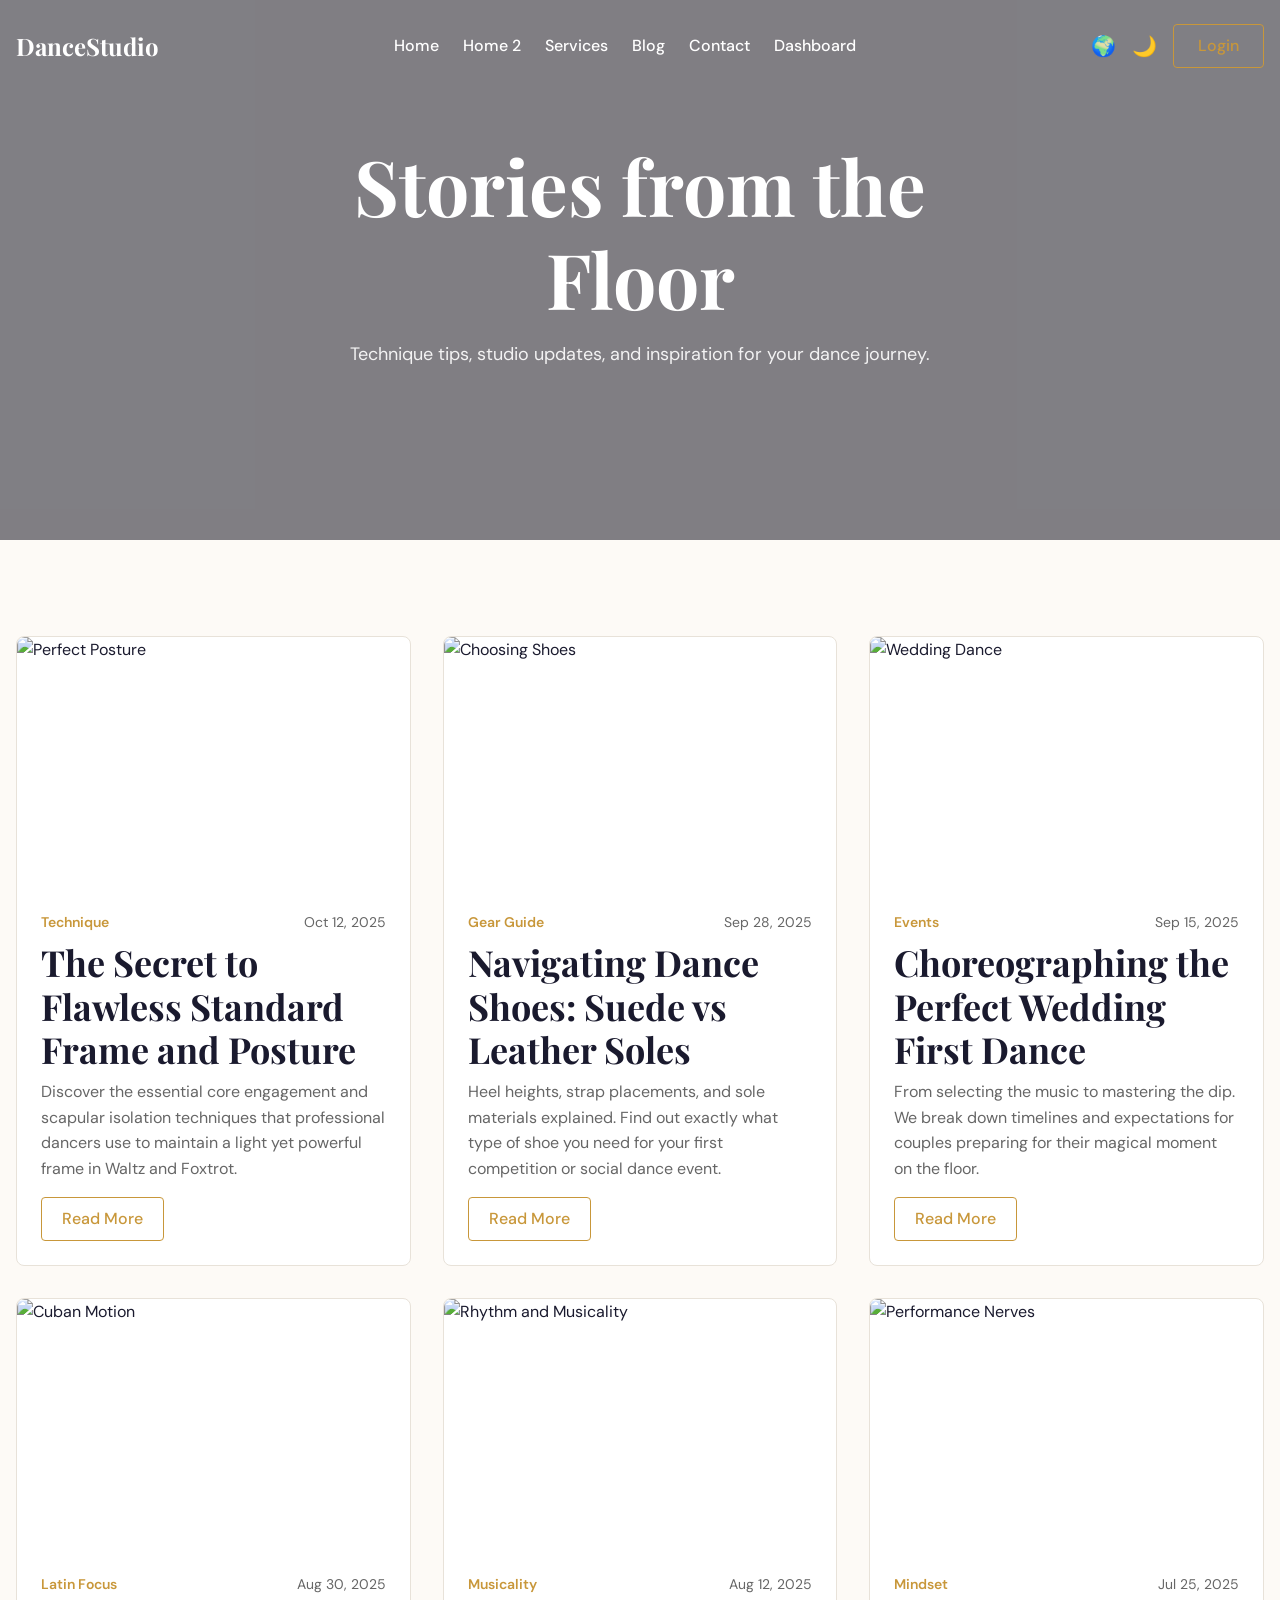
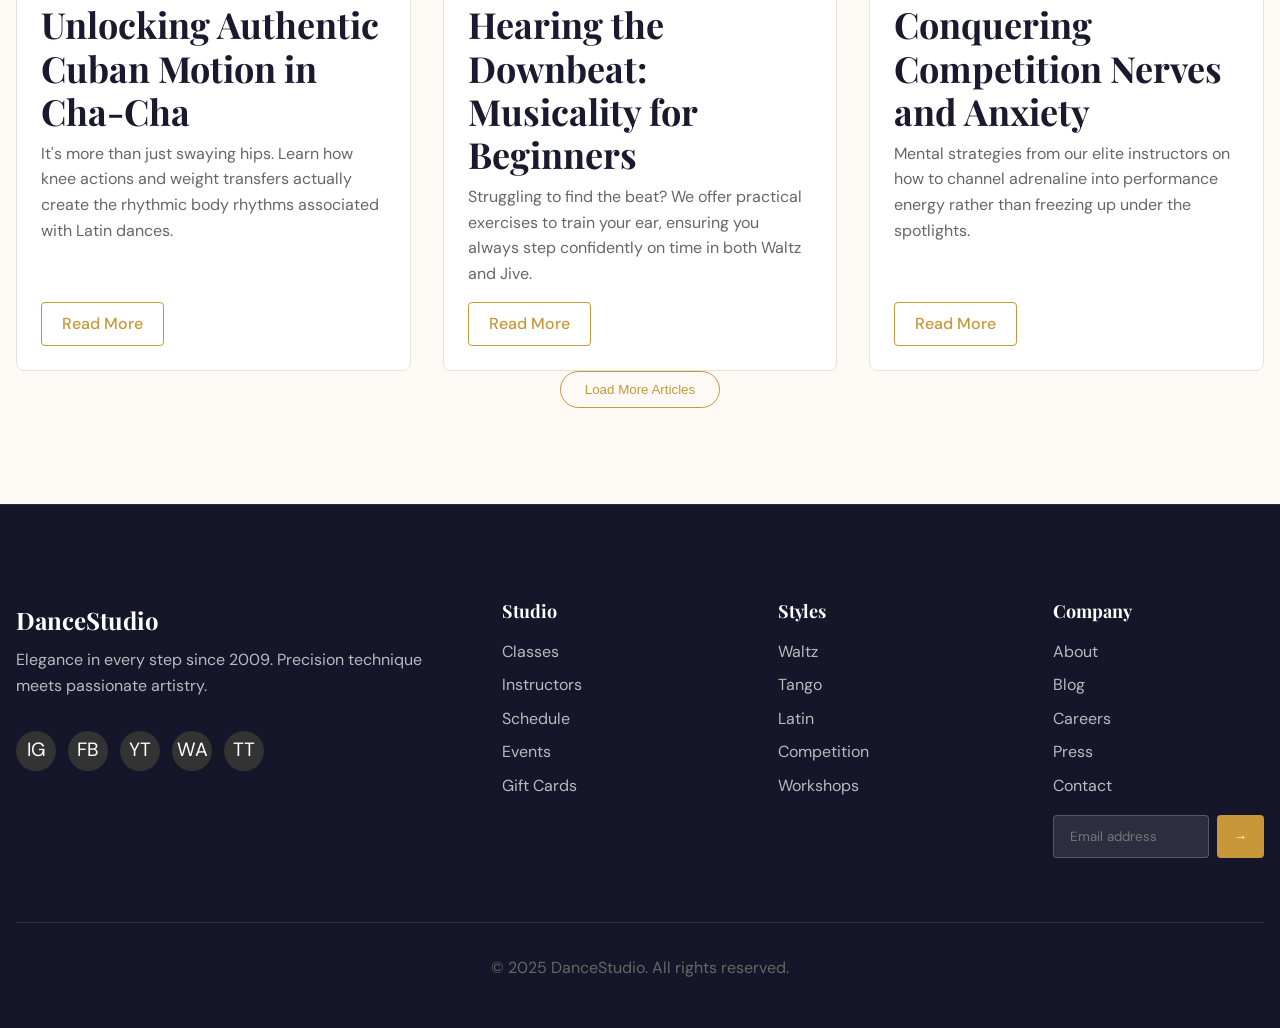
==== blog.html @ ce5def17 "first commit" ====
<!DOCTYPE html>
<html lang="en" dir="ltr" data-theme="light">

<head>
  <meta charset="UTF-8">
  <meta name="viewport" content="width=device-width, initial-scale=1.0">
  <title>DanceStudio | Blog & Insights</title>
  <meta name="description" content="Tips, stories, and insights from the world of luxury ballroom dance.">
  <link
    href="https://fonts.googleapis.com/css2?family=Playfair+Display:ital,wght@0,400;0,700;1,400&family=DM+Sans:wght@300;400;500;600&display=swap"
    rel="stylesheet">
  <link rel="stylesheet" href="assets/css/style.css">
  <link rel="stylesheet" href="assets/css/rtl.css">
</head>

<body>

  <!-- Drawer Nav -->
  <div class="drawer-overlay"></div>
  <nav class="nav-drawer">
    <button class="drawer-close" aria-label="Close menu">&times;</button>
    <div class="drawer-links">
      <a href="index.html">Home</a>
      <a href="home2.html">Home 2</a>
      <a href="services.html">Services</a>
      <a href="blog.html" class="active">Blog</a>
      <a href="contact.html">Contact</a>
      <a href="dashboard.html">Dashboard</a>
    </div>
    <div class="drawer-actions">
      <button class="btn-icon rtl-toggle" aria-label="Toggle RTL">🌍</button>
      <button class="btn-icon theme-toggle" aria-label="Toggle dark mode">🌙</button>
      <a href="login.html" class="btn btn-primary" style="padding: 8px 16px; font-size: 0.9rem;">Login</a>
    </div>
  </nav>

  <!-- Main Nav -->
  <nav class="navbar">
    <div class="container">
      <a href="index.html" class="logo">DanceStudio</a>
      <div class="nav-links">
        <a href="index.html">Home</a>
        <a href="home2.html">Home 2</a>
        <a href="services.html">Services</a>
        <a href="blog.html" class="active">Blog</a>
        <a href="contact.html">Contact</a>
        <a href="dashboard.html">Dashboard</a>
      </div>
      <div class="nav-actions">
        <button class="btn-icon rtl-toggle" aria-label="Toggle RTL" title="Toggle RTL">🌍</button>
        <button class="btn-icon theme-toggle" aria-label="Toggle dark mode" title="Toggle Theme">🌙</button>
        <a href="login.html" class="btn btn-outline" style="padding: 8px 24px;">Login</a>
      </div>
      <button class="hamburger" aria-label="Open menu">☰</button>
    </div>
  </nav>

  <!-- Section 1: Hero -->
  <section class="hero" style="background-image: url('assets/images/blog-hero.png'); min-height: 500px; height: 60vh;">
    <div class="container">
      <div class="hero-content">
        <h1 class="fade-in-up" style="transition-delay: 150ms;">Stories from the<br>Floor</h1>
        <p class="fade-in-up" style="transition-delay: 300ms;">Technique tips, studio updates, and inspiration for your
          dance journey.</p>
      </div>
    </div>
  </section>

  <!-- Section 2: Articles Grid -->
  <section class="section-padding">
    <div class="container">
      <div class="grid">

        <!-- Article 1 -->
        <article class="card blog-card fade-in-up">
          <img src="assets/images/blog-posture.png
          " alt="Perfect Posture" class="card-img" style="border-radius: 8px 8px 0 0; margin-bottom: 0;">
          <div class="card-content">
            <div class="blog-meta">
              <span class="blog-tag">Technique</span>
              <span>Oct 12, 2025</span>
            </div>
            <h3 class="card-title">The Secret to Flawless Standard Frame and Posture</h3>
            <p style="text-align: inherit; margin-bottom: var(--spacing-4);">Discover the essential core engagement and
              scapular isolation techniques that professional dancers use to maintain a light yet powerful frame in
              Waltz and Foxtrot.</p>
            <a href="#" class="btn btn-outline" style="margin-top: auto; width: fit-content; padding: 8px 20px;">Read
              More</a>
          </div>
        </article>

        <!-- Article 2 -->
        <article class="card blog-card fade-in-up" style="transition-delay: 100ms;">
          <img src="assets/images/blog-shoes.png" alt="Choosing Shoes" class="card-img"
            style="border-radius: 8px 8px 0 0; margin-bottom: 0;">
          <div class="card-content">
            <div class="blog-meta">
              <span class="blog-tag">Gear Guide</span>
              <span>Sep 28, 2025</span>
            </div>
            <h3 class="card-title">Navigating Dance Shoes: Suede vs Leather Soles</h3>
            <p style="text-align: inherit; margin-bottom: var(--spacing-4);">Heel heights, strap placements, and sole
              materials explained. Find out exactly what type of shoe you need for your first competition or social
              dance event.</p>
            <a href="#" class="btn btn-outline" style="margin-top: auto; width: fit-content; padding: 8px 20px;">Read
              More</a>
          </div>
        </article>

        <!-- Article 3 -->
        <article class="card blog-card fade-in-up" style="transition-delay: 200ms;">
          <img src="assets/images/blog-wedding.png" alt="Wedding Dance" class="card-img"
            style="border-radius: 8px 8px 0 0; margin-bottom: 0;">
          <div class="card-content">
            <div class="blog-meta">
              <span class="blog-tag">Events</span>
              <span>Sep 15, 2025</span>
            </div>
            <h3 class="card-title">Choreographing the Perfect Wedding First Dance</h3>
            <p style="text-align: inherit; margin-bottom: var(--spacing-4);">From selecting the music to mastering the
              dip. We break down timelines and expectations for couples preparing for their magical moment on the floor.
            </p>
            <a href="#" class="btn btn-outline" style="margin-top: auto; width: fit-content; padding: 8px 20px;">Read
              More</a>
          </div>
        </article>

        <!-- Article 4 -->
        <article class="card blog-card fade-in-up">
          <img src="assets/images/blog-cuban.png" alt="Cuban Motion" class="card-img"
            style="border-radius: 8px 8px 0 0; margin-bottom: 0;">
          <div class="card-content">
            <div class="blog-meta">
              <span class="blog-tag">Latin Focus</span>
              <span>Aug 30, 2025</span>
            </div>
            <h3 class="card-title">Unlocking Authentic Cuban Motion in Cha-Cha</h3>
            <p style="text-align: inherit; margin-bottom: var(--spacing-4);">It's more than just swaying hips. Learn how
              knee actions and weight transfers actually create the rhythmic body rhythms associated with Latin dances.
            </p>
            <a href="#" class="btn btn-outline" style="margin-top: auto; width: fit-content; padding: 8px 20px;">Read
              More</a>
          </div>
        </article>

        <!-- Article 5 -->
        <article class="card blog-card fade-in-up" style="transition-delay: 100ms;">
          <img src="assets/images/blog-rhythm.png" alt="Rhythm and Musicality" class="card-img"
            style="border-radius: 8px 8px 0 0; margin-bottom: 0;">
          <div class="card-content">
            <div class="blog-meta">
              <span class="blog-tag">Musicality</span>
              <span>Aug 12, 2025</span>
            </div>
            <h3 class="card-title">Hearing the Downbeat: Musicality for Beginners</h3>
            <p style="text-align: inherit; margin-bottom: var(--spacing-4);">Struggling to find the beat? We offer
              practical exercises to train your ear, ensuring you always step confidently on time in both Waltz and
              Jive.</p>
            <a href="#" class="btn btn-outline" style="margin-top: auto; width: fit-content; padding: 8px 20px;">Read
              More</a>
          </div>
        </article>

        <!-- Article 6 -->
        <article class="card blog-card fade-in-up" style="transition-delay: 200ms;">
          <img src="assets/images/blog-nerves.png" alt="Performance Nerves" class="card-img"
            style="border-radius: 8px 8px 0 0; margin-bottom: 0;">
          <div class="card-content">
            <div class="blog-meta">
              <span class="blog-tag">Mindset</span>
              <span>Jul 25, 2025</span>
            </div>
            <h3 class="card-title">Conquering Competition Nerves and Anxiety</h3>
            <p style="text-align: inherit; margin-bottom: var(--spacing-4);">Mental strategies from our elite
              instructors on how to channel adrenaline into performance energy rather than freezing up under the
              spotlights.</p>
            <a href="#" class="btn btn-outline" style="margin-top: auto; width: fit-content; padding: 8px 20px;">Read
              More</a>
          </div>
        </article>

      </div>

      <!-- Pagination (Optional visual) -->
      <div class="text-center mt-8 fade-in-up">
        <button class="btn btn-outline" style="padding: 10px 24px; border-radius: 30px;">Load More Articles</button>
      </div>

    </div>
  </section>

  <!-- Footer -->
  <footer class="footer">
    <div class="container">
      <div class="footer-grid fade-in-up">
        <div style="text-align: inherit;">
          <a href="index.html" class="footer-logo">DanceStudio</a>
          <p class="footer-desc">Elegance in every step since 2009. Precision technique meets passionate artistry.</p>
          <div class="social-icons">
            <a href="#" class="social-icon instagram" aria-label="Instagram">IG</a>
            <a href="#" class="social-icon facebook" aria-label="Facebook">FB</a>
            <a href="#" class="social-icon youtube" aria-label="YouTube">YT</a>
            <a href="#" class="social-icon whatsapp" aria-label="WhatsApp">WA</a>
            <a href="#" class="social-icon tiktok" aria-label="TikTok">TT</a>
          </div>
        </div>
        <div>
          <h4 class="footer-heading">Studio</h4>
          <ul class="footer-links">
            <li><a href="services.html">Classes</a></li>
            <li><a href="home2.html">Instructors</a></li>
            <li><a href="#">Schedule</a></li>
            <li><a href="#">Events</a></li>
            <li><a href="#">Gift Cards</a></li>
          </ul>
        </div>
        <div>
          <h4 class="footer-heading">Styles</h4>
          <ul class="footer-links">
            <li><a href="services.html">Waltz</a></li>
            <li><a href="services.html">Tango</a></li>
            <li><a href="services.html">Latin</a></li>
            <li><a href="services.html">Competition</a></li>
            <li><a href="services.html">Workshops</a></li>
          </ul>
        </div>
        <div>
          <h4 class="footer-heading">Company</h4>
          <ul class="footer-links">
            <li><a href="#">About</a></li>
            <li><a href="blog.html">Blog</a></li>
            <li><a href="#">Careers</a></li>
            <li><a href="#">Press</a></li>
            <li><a href="contact.html">Contact</a></li>
          </ul>
          <form class="newsletter-form mt-4">
            <input type="email" class="form-control" placeholder="Email address" required>
            <button type="submit" class="btn btn-primary" style="padding: 12px 16px;">&rarr;</button>
          </form>
        </div>
      </div>
      <div class="footer-bottom fade-in-up">
        <p>&copy; 2025 DanceStudio. All rights reserved.</p>
      </div>
    </div>
  </footer>

  <script src="assets/js/main.js"></script>
</body>

</html>
---- assets/css/style.css ----
/* 1. CSS Custom Properties (:root tokens) */
:root {
  --primary: #C8973A;
  --secondary: #1A1A2E;
  --accent-ivory: #FAF6F0;
  --bg-light: #FDFAF6;
  --bg-dark: #0E0E1C;
  --surface-dark: #16162A;
  --font-display: 'Playfair Display', serif;
  --font-body: 'DM Sans', sans-serif;
  --text-dark: #1A1A2E;
  --text-light: #F0EDE8;
  --border-light: #E8E2D9;
  --border-dark: #2A2A42;
  --spacing-1: 4px;
  --spacing-2: 8px;
  --spacing-3: 12px;
  --spacing-4: 16px;
  --spacing-5: 24px;
  --spacing-6: 32px;
  --spacing-7: 48px;
  --spacing-8: 64px;
  --spacing-9: 96px;
  --container-width: 1280px;
}

:root {
  --bg-color: var(--bg-light);
  --surface-color: #FFFFFF;
  --text-color: var(--text-dark);
  --text-muted: #666666;
  --border-color: var(--border-light);
  --overlay-bg: rgba(14, 14, 28, 0.52);
  --card-hover-border: rgba(200, 151, 58, 0.5);
}

[data-theme="dark"] {
  --bg-color: var(--bg-dark);
  --surface-color: var(--surface-dark);
  --text-color: var(--text-light);
  --text-muted: #A0A0B0;
  --border-color: var(--border-dark);
  --overlay-bg: rgba(14, 14, 28, 0.70);
  --card-hover-border: rgba(200, 151, 58, 0.5);
}

/* 2. Reset & Base */
*, *::before, *::after {
  box-sizing: border-box;
  margin: 0;
  padding: 0;
}

html {
  scroll-behavior: smooth;
}

body {
  font-family: var(--font-body);
  background-color: var(--bg-color);
  color: var(--text-color);
  line-height: 1.6;
  transition: background-color 0.3s ease, color 0.3s ease;
  overflow-x: hidden;
}

a {
  text-decoration: none;
  color: inherit;
}

ul {
  list-style: none;
}

img {
  max-width: 100%;
  height: auto;
  display: block;
}

/* 3. Typography */
h1, h2, h3, h4, h5, h6 {
  font-family: var(--font-display);
  font-weight: 700;
  line-height: 1.2;
  margin-bottom: var(--spacing-4);
}

h1 { font-size: clamp(2.5rem, 5vw, 4.5rem); }
h2 { font-size: clamp(2rem, 4vw, 3rem); }
h3 { font-size: clamp(1.5rem, 3vw, 2.25rem); }

p {
  margin-bottom: var(--spacing-4);
  color: var(--text-muted);
}

/* 4. Utilities */
.container {
  width: 100%;
  max-width: var(--container-width);
  margin: 0 auto;
  padding: 0 var(--spacing-4);
}

.text-center { text-align: center; }
.text-primary { color: var(--primary); }
.mb-1 { margin-bottom: var(--spacing-1); }
.mb-2 { margin-bottom: var(--spacing-2); }
.mb-4 { margin-bottom: var(--spacing-4); }
.mb-6 { margin-bottom: var(--spacing-6); }
.mb-8 { margin-bottom: var(--spacing-8); }

.section-padding {
  padding: var(--spacing-9) 0;
}

/* 5. Navbar */
.navbar {
  position: fixed;
  top: 0;
  left: 0;
  width: 100%;
  z-index: 1000;
  transition: all 0.3s ease;
  padding: var(--spacing-5) 0;
  background: transparent;
}

.navbar.scrolled {
  background: var(--surface-color);
  padding: var(--spacing-3) 0;
  box-shadow: 0 4px 20px rgba(0, 0, 0, 0.05);
}

[data-theme="dark"] .navbar {
  background: var(--surface-dark);
  border-bottom: 1px solid var(--border-dark);
  color: var(--text-light);
}

[data-theme="dark"] .navbar.scrolled {
  background: rgba(22, 22, 42, 0.97);
  backdrop-filter: blur(12px);
  border-bottom: 1px solid var(--primary);
}

.navbar .container {
  display: flex;
  align-items: center;
  justify-content: space-between;
}

.nav-drawer, .drawer-overlay {
  display: none;
}

.logo {
  font-family: var(--font-display);
  font-size: 1.5rem;
  font-weight: 700;
  color: #fff;
}

.navbar.scrolled .logo,
.navbar.scrolled .btn-icon,
[data-theme="dark"] .navbar .logo,
[data-theme="dark"] .navbar .btn-icon {
  color: var(--text-color);
}

.nav-links {
  display: flex;
  gap: var(--spacing-5);
  align-items: center;
}

.nav-links a {
  font-weight: 500;
  color: #fff;
  transition: color 0.3s ease;
  position: relative;
}

.navbar.scrolled .nav-links a,
[data-theme="dark"] .navbar .nav-links a {
  color: var(--text-color);
}

.nav-links a:hover {
  color: var(--primary);
}

.nav-actions {
  display: flex;
  align-items: center;
  gap: var(--spacing-4);
  color: #fff; /* Default for transparent state */
}

.hamburger {
  display: none;
  background: none;
  border: none;
  color: #fff; /* Default for hero overlay */
  font-size: 1.5rem;
  cursor: pointer;
}

.navbar.scrolled .hamburger,
[data-theme="dark"] .navbar .hamburger {
  color: var(--text-color);
}

/* 6. Hero */
.hero {
  background-size: cover;
  background-position: center;
  min-height: 600px;
  height: 100vh;
  position: relative;
  display: flex;
  align-items: center;
  text-align: center;
  color: #fff;
}

.hero::before {
  content: '';
  position: absolute;
  inset: 0;
  background: var(--overlay-bg);
  z-index: 1;
}

.hero-content {
  position: relative;
  z-index: 2;
  max-width: 800px;
  margin: 0 auto;
}

.hero h1 {
  color: #fff;
  margin-bottom: var(--spacing-4);
  font-size: clamp(3rem, 6vw, 5rem);
}

.hero p {
  color: rgba(255, 255, 255, 0.9);
  font-size: 1.125rem;
  margin-bottom: var(--spacing-6);
}

/* 7. Cards & Grid */
.grid {
  display: grid;
  grid-template-columns: repeat(3, 1fr);
  gap: var(--spacing-6);
}

.card {
  display: flex;
  flex-direction: column;
  align-items: center;
  text-align: center;
  background: var(--surface-color);
  border: 1px solid var(--border-color);
  padding: var(--spacing-6);
  border-radius: 8px;
  transition: all 0.3s ease;
}

.card:hover {
  transform: translateY(-6px);
  box-shadow: 0 20px 50px rgba(200, 151, 58, 0.2);
  border-color: var(--card-hover-border);
}

.card-icon {
  font-size: 2.5rem;
  color: var(--primary);
  margin-bottom: var(--spacing-4);
}

.card-title {
  margin-bottom: var(--spacing-2);
}

.card-img {
  width: 100%;
  height: 250px;
  object-fit: cover;
  border-radius: 4px;
  margin-bottom: var(--spacing-4);
}

/* 8. Buttons */
.btn {
  display: inline-block;
  padding: 12px 32px;
  font-weight: 500;
  border-radius: 4px;
  transition: all 0.3s ease;
  cursor: pointer;
  border: 1px solid transparent;
}

.btn-primary {
  background: var(--primary);
  color: #fff;
}

.btn-primary:hover {
  background: #A67B2A;
  transform: translateY(-2px);
  box-shadow: 0 10px 20px rgba(200, 151, 58, 0.3);
}

.btn-outline {
  background: transparent;
  color: var(--primary);
  border-color: var(--primary);
}

.btn-outline:hover {
  background: var(--primary);
  color: #fff;
  transform: translateY(-2px);
}

.btn-icon {
  background: none;
  border: none;
  color: inherit;
  cursor: pointer;
  font-size: 1.25rem;
  display: flex;
  align-items: center;
  justify-content: center;
  transition: color 0.3s ease;
}

.btn-icon:hover {
  color: var(--primary);
}

/* 9. Footer */
.footer {
  background: var(--surface-dark);
  color: #fff;
  padding: var(--spacing-9) 0 var(--spacing-6);
  border-top: 1px solid #2A2A42;
}

.footer-grid {
  display: grid;
  grid-template-columns: 2fr 1fr 1fr 1fr;
  gap: var(--spacing-8);
  margin-bottom: var(--spacing-8);
}

.footer-logo {
  font-family: var(--font-display);
  font-size: 1.5rem;
  font-weight: 700;
  color: #fff;
  margin-bottom: var(--spacing-2);
  display: block;
}

.footer-desc {
  color: rgba(255, 255, 255, 0.7);
  margin-bottom: var(--spacing-6);
}

.footer-heading {
  font-size: 1.125rem;
  color: #fff;
  margin-bottom: var(--spacing-4);
}

.footer-links li {
  margin-bottom: var(--spacing-2);
}

.footer-links a {
  color: rgba(255, 255, 255, 0.7);
  position: relative;
  transition: color 0.3s ease;
}

.footer-links a::after {
  content: '';
  position: absolute;
  left: 0;
  bottom: -2px;
  height: 1px;
  width: 0;
  background: var(--primary);
  transition: width 0.3s ease;
}

.footer-links a:hover {
  color: var(--primary);
}

.footer-links a:hover::after {
  width: 100%;
}

.footer-bottom {
  text-align: center;
  padding-top: var(--spacing-6);
  border-top: 1px solid rgba(255, 255, 255, 0.1);
  color: rgba(255, 255, 255, 0.5);
}

/* 10. Social Icons */
.social-icons {
  display: flex;
  gap: var(--spacing-3);
}

.social-icon {
  width: 40px;
  height: 40px;
  border-radius: 50%;
  display: flex;
  align-items: center;
  justify-content: center;
  color: #fff;
  font-size: 1.2rem;
  transition: all 0.3s ease;
  background: #333;
}

.social-icon:hover {
  transform: scale(1.15);
}

.social-icon.instagram:hover {
  background: linear-gradient(45deg, #E1306C, #F77737, #FCAF45);
  box-shadow: 0 0 15px rgba(225, 48, 108, 0.5);
}

.social-icon.facebook:hover {
  background: #1877F2;
  box-shadow: 0 0 15px rgba(24, 119, 242, 0.5);
}

.social-icon.youtube:hover {
  background: #FF0000;
  box-shadow: 0 0 15px rgba(255, 0, 0, 0.5);
}

.social-icon.whatsapp:hover {
  background: #25D366;
  box-shadow: 0 0 15px rgba(37, 211, 102, 0.5);
}

.social-icon.tiktok:hover {
  background: linear-gradient(45deg, #010101, #69C9D0);
  box-shadow: 0 0 15px rgba(105, 201, 208, 0.5);
}

/* 11. Forms */
.form-group {
  margin-bottom: var(--spacing-4);
  text-align: left;
  width: 100%;
}

.form-label {
  display: block;
  margin-bottom: var(--spacing-2);
  font-weight: 500;
  color: var(--text-color);
}

.form-control {
  width: 100%;
  padding: 12px 16px;
  border: 1px solid var(--border-color);
  background: var(--bg-color);
  color: var(--text-color);
  border-radius: 4px;
  font-family: var(--font-body);
  transition: border-color 0.3s ease;
}

.form-control:focus {
  outline: none;
  border-color: var(--primary);
}

textarea.form-control {
  min-height: 120px;
  resize: vertical;
}

.newsletter-form {
  display: flex;
  gap: var(--spacing-2);
  margin-top: var(--spacing-4);
}

.newsletter-form .form-control {
  background: rgba(255, 255, 255, 0.1);
  border-color: rgba(255, 255, 255, 0.2);
  color: #fff;
}

.error-msg {
  color: #ff4d4f;
  font-size: 0.875rem;
  margin-top: var(--spacing-1);
  display: none;
}

/* 12. Map */
.map-container {
  width: 100%;
  min-height: 420px;
  background: #eee;
  position: relative;
  border-radius: 8px;
  overflow: hidden;
}

.map-container iframe {
  width: 100%;
  height: 100%;
  position: absolute;
  top: 0;
  left: 0;
  border: 0;
  filter: hue-rotate(35deg) saturate(0.6) brightness(1.1); /* Gold tint approx */
}

[data-theme="dark"] .map-container iframe {
  filter: invert(90%) hue-rotate(180deg) brightness(0.8) contrast(1.2) hue-rotate(35deg) saturate(0.6);
}

/* 13. Animations & Transitions */
.fade-in-up {
  opacity: 0;
  transform: translateY(30px);
  transition: opacity 0.8s ease, transform 0.8s ease;
}

.fade-in-up.visible {
  opacity: 1;
  transform: translateY(0);
}

@media (prefers-reduced-motion: reduce) {
  *, *::before, *::after {
    animation-duration: 0.01ms !important;
    animation-iteration-count: 1 !important;
    transition-duration: 0.01ms !important;
    scroll-behavior: auto !important;
  }
}

/* 14. Home 1 sections */
#particles-canvas {
  position: absolute;
  top: 0;
  left: 0;
  width: 100%;
  height: 100%;
  z-index: 1;
  pointer-events: none;
}

.about-split {
  display: grid;
  grid-template-columns: 1fr 1fr;
  gap: var(--spacing-8);
  align-items: center;
}

.about-img {
  width: 100%;
  border-radius: 8px;
  box-shadow: 0 20px 40px rgba(0,0,0,0.1);
}

.cta-banner {
  background: var(--primary);
  color: #fff;
  padding: var(--spacing-8) 0;
  text-align: center;
}

.cta-banner h2 {
  color: #fff;
  margin-bottom: var(--spacing-6);
}

/* 15. Home 2 sections */
.gallery-strip {
  display: grid;
  grid-template-columns: repeat(6, 1fr);
  gap: var(--spacing-2);
}

.gallery-item {
  position: relative;
  overflow: hidden;
  aspect-ratio: 1;
  border-radius: 4px;
}

.gallery-item img {
  width: 100%;
  height: 100%;
  object-fit: cover;
  transition: transform 0.5s ease;
}

.gallery-overlay {
  position: absolute;
  inset: 0;
  background: rgba(200, 151, 58, 0.7);
  display: flex;
  align-items: center;
  justify-content: center;
  color: #fff;
  opacity: 0;
  transition: opacity 0.3s ease;
}

.gallery-item:hover img {
  transform: scale(1.1);
}

.gallery-item:hover .gallery-overlay {
  opacity: 1;
}

.event-card {
  display: flex;
  align-items: center;
  justify-content: space-between;
  background: var(--surface-color);
  border: 1px solid var(--border-color);
  border-radius: 8px;
  padding: var(--spacing-4) var(--spacing-6);
  margin-bottom: var(--spacing-4);
  transition: all 0.3s ease;
  gap: var(--spacing-4);
}

.event-details {
  flex: 1;
  text-align: center;
}

.event-card:hover {  
  transform: translateX(6px);
  border-color: var(--primary);
  box-shadow: 0 10px 30px rgba(0,0,0,0.05);
}

.event-date {
  font-size: 1.5rem;
  font-weight: 700;
  color: var(--primary);
  padding-right: var(--spacing-4);
  border-right: 1px solid var(--border-color);
  margin-right: var(--spacing-4);
  min-width: 80px;
  text-align: center;
}

.event-date span {
  display: block;
  font-size: 0.875rem;
  font-weight: 400;
  color: var(--text-muted);
}

.event-details flex {
  flex: 1;
}

/* 16. Services page */
.service-level {
  display: inline-block;
  padding: 4px 12px;
  background: rgba(200, 151, 58, 0.1);
  color: var(--primary);
  border-radius: 20px;
  font-size: 0.75rem;
  font-weight: 600;
  margin-bottom: var(--spacing-2);
}

/* 17. Blog page */
.blog-card {
  text-align: left;
  align-items: flex-start;
  padding: 0;
  overflow: hidden;
}

.blog-card:hover {
  transform: translateY(-6px);
}

.blog-card .card-content {
  padding: var(--spacing-5);
  display: flex;
  flex-direction: column;
  flex: 1;
}

.blog-meta {
  font-size: 0.875rem;
  color: var(--text-muted);
  margin-bottom: var(--spacing-2);
  display: flex;
  justify-content: space-between;
}

.blog-tag {
  color: var(--primary);
  font-weight: 600;
}

/* 18. Contact page */
.contact-grid {
  display: grid;
  grid-template-columns: 1fr 1fr;
  gap: var(--spacing-8);
}

.contact-info-card {
  display: flex;
  align-items: flex-start;
  margin-bottom: var(--spacing-4);
}

.contact-icon {
  width: 48px;
  height: 48px;
  background: rgba(200, 151, 58, 0.1);
  color: var(--primary);
  border-radius: 50%;
  display: flex;
  align-items: center;
  justify-content: center;
  font-size: 1.25rem;
  margin-right: var(--spacing-4);
}

/* 19. Pricing page */
.pricing-card {
  padding: var(--spacing-8) var(--spacing-6);
  position: relative;
}

.pricing-card.popular {
  border-color: var(--primary);
  transform: scale(1.05);
}

.pricing-card.popular:hover {
  transform: scale(1.05) translateY(-6px);
}

.popular-badge {
  position: absolute;
  top: -12px;
  background: var(--primary);
  color: #fff;
  padding: 4px 16px;
  border-radius: 20px;
  font-size: 0.75rem;
  font-weight: 600;
}

.price {
  font-size: 3rem;
  font-family: var(--font-display);
  font-weight: 700;
  color: var(--text-color);
  margin: var(--spacing-4) 0;
}

.price span {
  font-size: 1rem;
  color: var(--text-muted);
  font-family: var(--font-body);
  font-weight: 400;
}

.pricing-features {
  text-align: left;
  margin: var(--spacing-6) 0;
  width: 100%;
}

.pricing-features li {
  margin-bottom: var(--spacing-2);
  display: flex;
  align-items: center;
}

.pricing-features li i {
  color: var(--primary);
  margin-right: var(--spacing-2);
}

/* 20. Auth (Login / Register) */
.auth-page {
  min-height: 100vh;
  display: flex;
  align-items: center;
  justify-content: center;
  padding: var(--spacing-4);
  background: linear-gradient(135deg, var(--bg-color) 0%, var(--border-color) 100%);
}

.auth-card {
  background: var(--surface-color);
  border: 1px solid var(--border-color);
  border-radius: 8px;
  padding: var(--spacing-8);
  width: 100%;
  max-width: 480px;
  box-shadow: 0 10px 30px rgba(0,0,0,0.05);
  text-align: center;
}

.auth-logo {
  font-family: var(--font-display);
  font-size: 2rem;
  font-weight: 700;
  color: var(--text-color);
  margin-bottom: var(--spacing-6);
  display: block;
}

.auth-card .btn {
  width: 100%;
}

.social-auth {
  display: flex;
  gap: var(--spacing-3);
  margin-top: var(--spacing-4);
}

.btn-social {
  flex: 1;
  display: flex;
  align-items: center;
  justify-content: center;
  gap: var(--spacing-2);
  padding: 10px;
  border: 1px solid var(--border-color);
  background: transparent;
  color: var(--text-color);
  border-radius: 4px;
  cursor: pointer;
  transition: all 0.3s ease;
}

.btn-social:hover {
  background: var(--bg-color);
  border-color: var(--primary);
}

.auth-divider {
  display: flex;
  align-items: center;
  margin: var(--spacing-6) 0;
  color: var(--text-muted);
  font-size: 0.875rem;
}

.auth-divider::before,
.auth-divider::after {
  content: '';
  flex: 1;
  height: 1px;
  background: var(--border-color);
}

.auth-divider::before { margin-right: var(--spacing-3); }
.auth-divider::after { margin-left: var(--spacing-3); }

.password-input {
  position: relative;
}

.btn-eye {
  position: absolute;
  right: 12px;
  top: 50%;
  transform: translateY(-50%);
  background: none;
  border: none;
  color: var(--text-muted);
  cursor: pointer;
}

/* 21. Dashboard */
.dashboard-layout {
  display: flex;
  min-height: 100vh;
}

.dashboard-sidebar {
  width: 250px;
  background: var(--surface-dark);
  color: #fff;
  display: flex;
  flex-direction: column;
  position: fixed;
  height: 100vh;
  left: 0;
  top: 0;
  padding: var(--spacing-6) 0;
  z-index: 100;
}

.dashboard-logo {
  font-family: var(--font-display);
  font-size: 1.5rem;
  font-weight: 700;
  color: #fff;
  padding: 0 var(--spacing-6);
  margin-bottom: var(--spacing-8);
}

.sidebar-nav {
  flex: 1;
}

.sidebar-link {
  display: flex;
  align-items: center;
  padding: 12px var(--spacing-6);
  color: rgba(255, 255, 255, 0.7);
  transition: all 0.3s ease;
  cursor: pointer;
}

.sidebar-link i {
  margin-right: var(--spacing-3);
  font-size: 1.1rem;
}

.sidebar-link:hover,
.sidebar-link.active {
  color: #fff;
  background: rgba(200, 151, 58, 0.1);
  border-left: 3px solid var(--primary);
}

.dashboard-main {
  flex: 1;
  margin-left: 250px;
  background: var(--bg-color);
  min-height: 100vh;
}

.dashboard-header {
  height: 70px;
  background: var(--surface-color);
  border-bottom: 1px solid var(--border-color);
  display: flex;
  align-items: center;
  justify-content: space-between;
  padding: 0 var(--spacing-6);
  position: sticky;
  top: 0;
  z-index: 90;
}

.user-profile {
  display: flex;
  align-items: center;
  gap: var(--spacing-3);
}

.avatar {
  width: 40px;
  height: 40px;
  border-radius: 50%;
  object-fit: cover;
}

.dashboard-content {
  padding: var(--spacing-6);
}

.dashboard-section {
  display: none;
}

.dashboard-section.active {
  display: block;
}

.db-banner {
  background: linear-gradient(135deg, var(--primary), #A67B2A);
  padding: var(--spacing-6);
  border-radius: 12px;
  display: flex;
  justify-content: space-between;
  align-items: center;
  color: #fff;
  margin-bottom: var(--spacing-7);
  box-shadow: 0 10px 30px rgba(200, 151, 58, 0.2);
}

.banner-stats {
  display: flex;
  gap: var(--spacing-6);
}

.stat-item {
  text-align: center;
}

.stat-val {
  display: block;
  font-size: 2rem;
  font-weight: 700;
  line-height: 1;
}

.stat-lbl {
  font-size: 0.75rem;
  text-transform: uppercase;
  letter-spacing: 1px;
  opacity: 0.8;
}

@media (max-width: 768px) {
  .db-banner {
    flex-direction: column;
    text-align: center;
    gap: var(--spacing-4);
  }
}

.db-card {
  background: var(--surface-color);
  border: 1px solid var(--border-color);
  border-radius: 8px;
  padding: var(--spacing-6);
  margin-bottom: var(--spacing-6);
}

.booking-grid {
  grid-template-columns: 1.2fr 1fr !important;
}

.packages-grid {
  grid-template-columns: repeat(2, 1fr) !important;
}

.profile-grid {
  grid-template-columns: 1fr 1fr !important;
  gap: 16px !important;
}

@media (max-width: 1024px) {
  .booking-grid, .packages-grid, .profile-grid {
    grid-template-columns: 1fr !important;
  }
}

.calendar-grid {
  display: grid;
  grid-template-columns: repeat(7, 1fr);
  gap: 4px;
  text-align: center;
  margin-top: var(--spacing-4);
}

.calendar-day-header {
  font-weight: 600;
  color: var(--text-muted);
  padding: var(--spacing-2);
}

.calendar-day {
  aspect-ratio: 1;
  display: flex;
  align-items: center;
  justify-content: center;
  border-radius: 4px;
  cursor: pointer;
  transition: all 0.3s ease;
  border: 1px solid transparent;
}

.calendar-day:hover {
  border-color: var(--primary);
}

.calendar-day.selected {
  background: var(--primary);
  color: #fff;
}

.calendar-day.disabled {
  color: var(--border-color);
  cursor: not-allowed;
}

.time-slots {
  display: grid;
  grid-template-columns: repeat(3, 1fr);
  gap: var(--spacing-3);
  margin-top: var(--spacing-4);
}

.time-slot {
  padding: var(--spacing-2);
  border: 1px solid var(--border-color);
  border-radius: 4px;
  text-align: center;
  cursor: pointer;
  transition: all 0.3s ease;
}

.time-slot:hover {
  border-color: var(--primary);
  color: var(--primary);
}

.time-slot.selected {
  background: rgba(200, 151, 58, 0.1);
  border-color: var(--primary);
  color: var(--primary);
  font-weight: 600;
}

.instructor-list {
  display: grid;
  grid-template-columns: repeat(2, 1fr);
  gap: var(--spacing-4);
  margin-top: var(--spacing-4);
}

.instructor-card {
  display: flex;
  align-items: center;
  padding: var(--spacing-3);
  border: 1px solid var(--border-color);
  border-radius: 4px;
  cursor: pointer;
  transition: all 0.3s ease;
}

.instructor-card img {
  width: 50px;
  height: 50px;
  border-radius: 50%;
  margin-right: var(--spacing-3);
  object-fit: cover;
}

.instructor-card:hover,
.instructor-card.selected {
  border-color: var(--primary);
  background: rgba(200, 151, 58, 0.05);
}

.booking-summary {
  background: var(--bg-color);
  padding: var(--spacing-4);
  border-radius: 4px;
  margin-top: var(--spacing-4);
}

.progress-bar-container {
  height: 8px;
  background: var(--border-color);
  border-radius: 4px;
  overflow: hidden;
  margin: var(--spacing-2) 0;
}

.progress-bar {
  height: 100%;
  background: var(--primary);
  width: 0;
  transition: width 0.5s ease;
}

.event-filters {
  display: flex;
  gap: var(--spacing-3);
  margin-bottom: var(--spacing-4);
}

.filter-btn {
  padding: 6px 16px;
  border: 1px solid var(--border-color);
  background: transparent;
  color: var(--text-color);
  border-radius: 20px;
  cursor: pointer;
  transition: all 0.3s ease;
}

.filter-btn.active, .filter-btn:hover {
  background: var(--primary);
  color: #fff;
  border-color: var(--primary);
}

.badge-registered {
  background: #25D366;
  color: #fff;
  padding: 4px 8px;
  border-radius: 4px;
  font-size: 0.75rem;
  font-weight: 600;
}

/* 22. Dark Mode — [data-theme="dark"] */
/* Main tokens defined at top. Adjustments below */
[data-theme="dark"] .form-control {
  background: rgba(255,255,255,0.05);
}
[data-theme="dark"] .btn-outline {
  border-color: var(--primary);
}

/* 23. Responsive — 1440 / 1024 / 768 / 360 */
@media (max-width: 1440px) {
  .grid { grid-template-columns: repeat(3, 1fr); }
  .gallery-strip { grid-template-columns: repeat(4, 1fr); }
}

@media (max-width: 1024px) {
  .grid { grid-template-columns: repeat(3, 1fr); }
  .footer-grid { grid-template-columns: 1fr 1fr; }
  .gallery-strip { grid-template-columns: repeat(3, 1fr); }
  h1 { font-size: 3.5rem; }
}

@media (max-width: 768px) {
  .dashboard-sidebar {
    transform: translateX(-100%);
    transition: transform 0.3s ease;
  }
  .dashboard-sidebar.open {
    transform: translateX(0);
  }
  .dashboard-main {
    margin-left: 0;
  }
    .nav-links, .navbar .nav-actions {
    display: none;
  }
  .dashboard-header .nav-actions {
    display: flex;
  }
  .hamburger {
    display: block;
  }
  .grid { grid-template-columns: repeat(2, 1fr); }
  .about-split, .contact-grid {
    grid-template-columns: 1fr;
  }
  .footer-grid { grid-template-columns: 1fr 1fr; }
  .gallery-strip { grid-template-columns: repeat(2, 1fr); }
  
  .testimonials-grid, .instructors-grid, .pricing-grid {
    grid-template-columns: repeat(4, 1fr) !important;
  }
  
  .testimonials-grid .card, .instructors-grid .card, .pricing-grid .card {
    grid-column: span 2;
  }
  
  .testimonials-grid .card:nth-child(3), .instructors-grid .card:nth-child(3), .pricing-grid .card:nth-child(3) {
    grid-column: 2 / span 2;
  }
  
  /* Mobile Nav Drawer */
  .nav-drawer {
    position: fixed;
    top: 0;
    right: -100%;
    width: 280px;
    height: 100vh;
    background: var(--surface-color);
    box-shadow: -5px 0 15px rgba(0,0,0,0.1);
    z-index: 1001;
    transition: right 0.3s ease;
    padding: var(--spacing-6);
    display: flex;
    flex-direction: column;
  }
  .nav-drawer.open {
    right: 0;
  }
  .drawer-close {
    align-self: flex-end;
    font-size: 1.5rem;
    background: none;
    border: none;
    color: var(--text-color);
    cursor: pointer;
    margin-bottom: var(--spacing-4);
  }
  .drawer-links {
    display: flex;
    flex-direction: column;
    gap: var(--spacing-4);
  }
  .drawer-links a {
    font-size: 1.1rem;
    font-weight: 500;
  }
  .drawer-actions {
    margin-top: auto;
    display: flex;
    gap: var(--spacing-4);
    align-items: center;
  }
  .drawer-overlay {
    position: fixed;
    inset: 0;
    background: rgba(0,0,0,0.5);
    z-index: 1000;
    display: none;
  }
  .drawer-overlay.open {
    display: block;
  }
  
  .instructor-list, .time-slots {
    grid-template-columns: 1fr;
  }
}

@media (max-width: 600px) {
  .event-card {
    flex-direction: column;
    align-items: flex-start;
    padding: var(--spacing-5);
    text-align: left;
  }

  .event-details {
    text-align: left;
    padding: 0;
  }

  .event-date {
    border-right: none;
    border-bottom: 1px solid var(--border-color);
    margin-right: 0;
    margin-bottom: var(--spacing-4);
    min-width: 100%;
    padding-right: 0;
    padding-bottom: var(--spacing-2);
    text-align: left;
  }

  .event-filters {
    flex-wrap: wrap;
    gap: var(--spacing-2);
  }

  .dashboard-content {
    padding: var(--spacing-4);
  }

  .testimonials-grid .card:nth-child(3), 
  .instructors-grid .card:nth-child(3), 
  .pricing-grid .card:nth-child(3) {
    grid-column: auto;
    max-width: 100%;
  }
}

@media (max-width: 360px) {
  .grid { grid-template-columns: 1fr; }
  .footer-grid { grid-template-columns: 1fr; }
  .gallery-strip { grid-template-columns: 1fr; }
  h1 { font-size: 2.5rem; }
  .hero { min-height: 500px; height: auto; padding: 100px 0; }
}
---- assets/css/rtl.css ----
/* 1. Base direction */
[dir="rtl"] {
  direction: rtl;
  text-align: right;
}

[dir="rtl"] .text-center {
  text-align: center;
}

/* 2. Navbar RTL */
[dir="rtl"] .nav-links {
  flex-direction: row-reverse;
}

[dir="rtl"] .nav-actions {
  flex-direction: row-reverse;
}

/* 3. Hero RTL */
[dir="rtl"] .hero-content {
  text-align: right;
}

/* 4. Cards RTL */
[dir="rtl"] .card {
  text-align: right;
  align-items: flex-start;
}
[dir="rtl"] .card-icon {
  margin-right: 0;
  margin-left: var(--spacing-4);
}

[dir="rtl"] .blog-card {
  text-align: right;
  align-items: flex-start;
}

[dir="rtl"] .about-split {
  direction: rtl;
}

[dir="rtl"] .event-card {
  flex-direction: row-reverse;
  text-align: right;
}

[dir="rtl"] .event-date {
  padding-right: 0;
  padding-left: var(--spacing-4);
  border-right: none;
  border-left: 1px solid var(--border-color);
  margin-right: 0;
  margin-left: var(--spacing-4);
}

/* 5. Footer RTL */
[dir="rtl"] .footer-grid {
  direction: rtl;
  text-align: right;
}

[dir="rtl"] .footer-links a::after {
  right: 0;
  left: auto;
}

/* 6. Social Icons RTL */
[dir="rtl"] .social-icons {
  flex-direction: row; /* Usually social icons stay LTR or just flip order */
}

/* 7. Forms RTL */
[dir="rtl"] .form-group {
  text-align: right;
}

[dir="rtl"] .newsletter-form {
  flex-direction: row-reverse;
}

/* 8. Dashboard RTL */
[dir="rtl"] .dashboard-sidebar {
  left: auto;
  right: 0;
}

[dir="rtl"] .dashboard-main {
  margin-left: 0;
  margin-right: 250px;
}

[dir="rtl"] .sidebar-link i {
  margin-right: 0;
  margin-left: var(--spacing-3);
}

[dir="rtl"] .instructor-card img {
  margin-right: 0;
  margin-left: var(--spacing-3);
}

[dir="rtl"] .user-profile {
  flex-direction: row-reverse;
}

[dir="rtl"] .event-filters {
  flex-direction: row-reverse;
}

/* 9. Auth RTL */
[dir="rtl"] .auth-card {
  text-align: right;
}
[dir="rtl"] .btn-eye {
  right: auto;
  left: 12px;
}
[dir="rtl"] .auth-divider::before { margin-right: 0; margin-left: var(--spacing-3); }
[dir="rtl"] .auth-divider::after { margin-left: 0; margin-right: var(--spacing-3); }

/* 10. Responsive RTL */
@media (max-width: 1024px) {
}

@media (max-width: 768px) {
  [dir="rtl"] .dashboard-main {
    margin-right: 0;
  }
  [dir="rtl"] .dashboard-sidebar {
    transform: translateX(100%);
  }
  [dir="rtl"] .dashboard-sidebar.open {
    transform: translateX(0);
  }
  [dir="rtl"] .nav-drawer {
    right: auto;
    left: -100%;
  }
  [dir="rtl"] .nav-drawer.open {
    left: 0;
  }
  [dir="rtl"] .drawer-close {
    align-self: flex-start;
  }
}
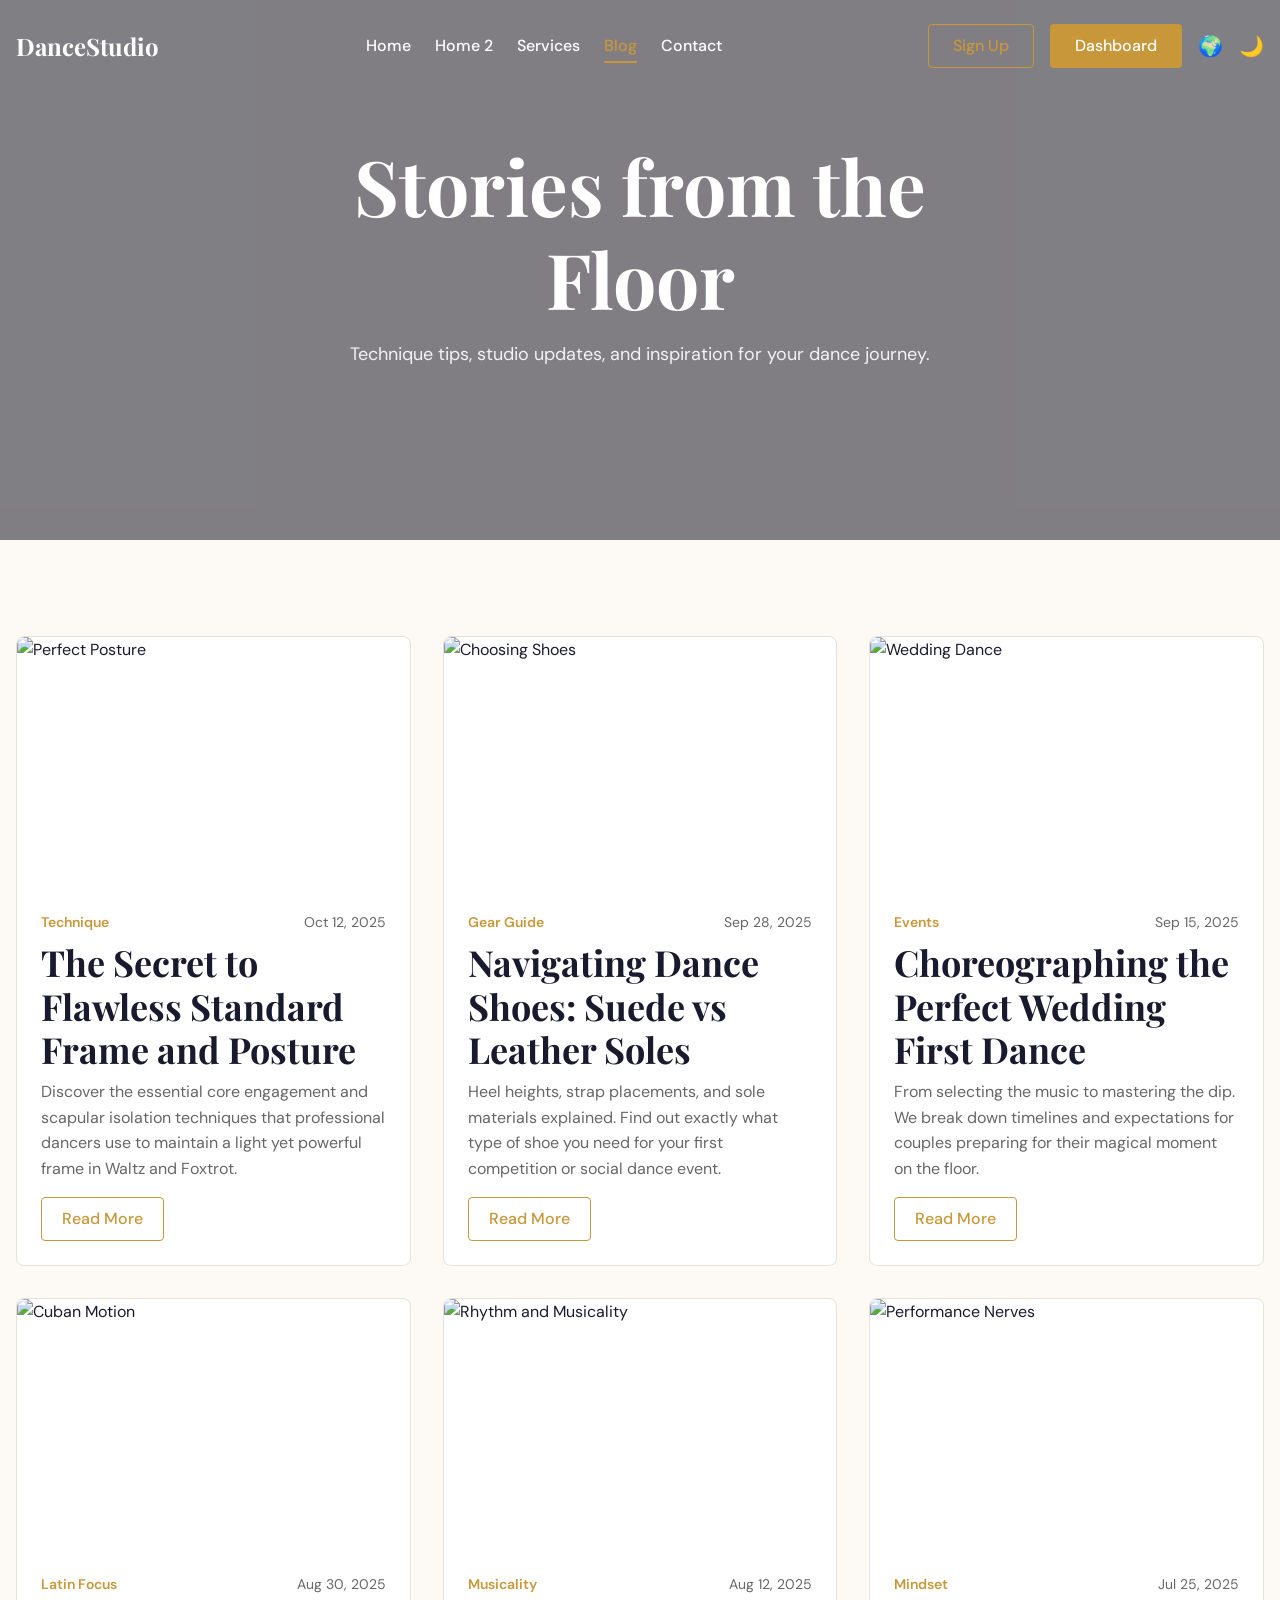
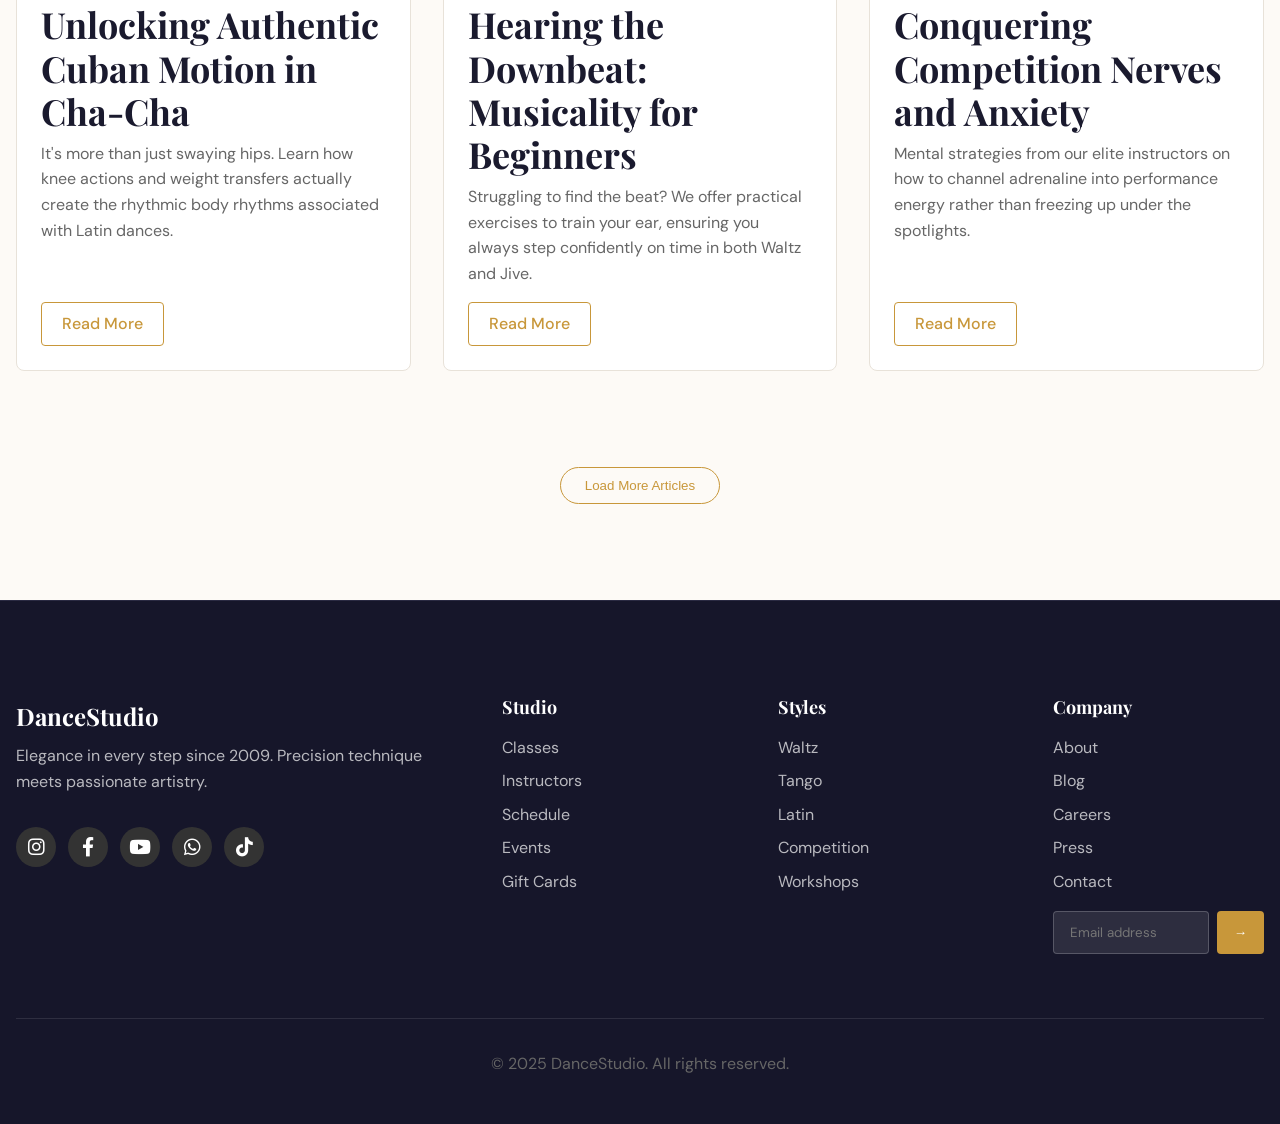
==== commit 808d059e: "second set corrections" ====
--- a/blog.html
+++ b/blog.html
@@ -4,12 +4,14 @@
 <head>
   <meta charset="UTF-8">
   <meta name="viewport" content="width=device-width, initial-scale=1.0">
-  <title>DanceStudio | Blog & Insights</title>
-  <meta name="description" content="Tips, stories, and insights from the world of luxury ballroom dance.">
+  <title>DanceStudio | Artistry Blog</title>
+  <link rel="icon" type="image/svg+xml" href="assets/images/favicon.svg">
+  <meta name="description" content="Insights into the world of ballroom.">
   <link
     href="https://fonts.googleapis.com/css2?family=Playfair+Display:ital,wght@0,400;0,700;1,400&family=DM+Sans:wght@300;400;500;600&display=swap"
     rel="stylesheet">
   <link rel="stylesheet" href="assets/css/style.css">
+  <link rel="stylesheet" href="https://cdnjs.cloudflare.com/ajax/libs/font-awesome/6.0.0/css/all.min.css">
   <link rel="stylesheet" href="assets/css/rtl.css">
 </head>
 
@@ -25,12 +27,14 @@
       <a href="services.html">Services</a>
       <a href="blog.html" class="active">Blog</a>
       <a href="contact.html">Contact</a>
-      <a href="dashboard.html">Dashboard</a>
     </div>
     <div class="drawer-actions">
-      <button class="btn-icon rtl-toggle" aria-label="Toggle RTL">🌍</button>
-      <button class="btn-icon theme-toggle" aria-label="Toggle dark mode">🌙</button>
-      <a href="login.html" class="btn btn-primary" style="padding: 8px 16px; font-size: 0.9rem;">Login</a>
+      <div class="drawer-toggles">
+        <button class="btn-icon rtl-toggle" aria-label="Toggle RTL" title="Toggle RTL">🌍</button>
+        <button class="btn-icon theme-toggle" aria-label="Toggle dark mode" title="Toggle Theme">🌙</button>
+      </div>
+      <a href="login.html" class="btn btn-outline" style="padding: 8px 24px;">Sign Up</a>
+      <a href="dashboard.html" class="btn btn-primary" style="padding: 8px 24px;">Dashboard</a>
     </div>
   </nav>
 
@@ -44,12 +48,12 @@
         <a href="services.html">Services</a>
         <a href="blog.html" class="active">Blog</a>
         <a href="contact.html">Contact</a>
-        <a href="dashboard.html">Dashboard</a>
       </div>
       <div class="nav-actions">
+        <a href="login.html" class="btn btn-outline" style="padding: 8px 24px;">Sign Up</a>
+        <a href="dashboard.html" class="btn btn-primary" style="padding: 8px 24px;">Dashboard</a>
         <button class="btn-icon rtl-toggle" aria-label="Toggle RTL" title="Toggle RTL">🌍</button>
         <button class="btn-icon theme-toggle" aria-label="Toggle dark mode" title="Toggle Theme">🌙</button>
-        <a href="login.html" class="btn btn-outline" style="padding: 8px 24px;">Login</a>
       </div>
       <button class="hamburger" aria-label="Open menu">☰</button>
     </div>
@@ -182,7 +186,7 @@
       </div>
 
       <!-- Pagination (Optional visual) -->
-      <div class="text-center mt-8 fade-in-up">
+      <div class="text-center mt-12 fade-in-up">
         <button class="btn btn-outline" style="padding: 10px 24px; border-radius: 30px;">Load More Articles</button>
       </div>
 
@@ -197,11 +201,11 @@
           <a href="index.html" class="footer-logo">DanceStudio</a>
           <p class="footer-desc">Elegance in every step since 2009. Precision technique meets passionate artistry.</p>
           <div class="social-icons">
-            <a href="#" class="social-icon instagram" aria-label="Instagram">IG</a>
-            <a href="#" class="social-icon facebook" aria-label="Facebook">FB</a>
-            <a href="#" class="social-icon youtube" aria-label="YouTube">YT</a>
-            <a href="#" class="social-icon whatsapp" aria-label="WhatsApp">WA</a>
-            <a href="#" class="social-icon tiktok" aria-label="TikTok">TT</a>
+            <a href="#" class="social-icon instagram" aria-label="Instagram"><i class="fab fa-instagram"></i></a>
+            <a href="#" class="social-icon facebook" aria-label="Facebook"><i class="fab fa-facebook-f"></i></a>
+            <a href="#" class="social-icon youtube" aria-label="YouTube"><i class="fab fa-youtube"></i></a>
+            <a href="#" class="social-icon whatsapp" aria-label="WhatsApp"><i class="fab fa-whatsapp"></i></a>
+            <a href="#" class="social-icon tiktok" aria-label="TikTok"><i class="fab fa-tiktok"></i></a>
           </div>
         </div>
         <div>
--- a/assets/css/style.css
+++ b/assets/css/style.css
@@ -112,6 +112,12 @@
 .mb-6 { margin-bottom: var(--spacing-6); }
 .mb-8 { margin-bottom: var(--spacing-8); }
 
+.mt-2 { margin-top: var(--spacing-2); }
+.mt-4 { margin-top: var(--spacing-4); }
+.mt-6 { margin-top: var(--spacing-6); }
+.mt-8 { margin-top: var(--spacing-8); }
+.mt-12 { margin-top: var(--spacing-9); }
+
 .section-padding {
   padding: var(--spacing-9) 0;
 }
@@ -188,8 +194,21 @@
   color: var(--text-color);
 }
 
-.nav-links a:hover {
+.nav-links a:hover,
+.nav-links a.active,
+.drawer-links a.active {
   color: var(--primary);
+}
+
+.nav-links a.active::after {
+  content: '';
+  position: absolute;
+  left: 0;
+  bottom: -4px;
+  width: 100%;
+  height: 2px;
+  background: var(--primary);
+  border-radius: 2px;
 }
 
 .nav-actions {
@@ -603,7 +622,7 @@
 /* 15. Home 2 sections */
 .gallery-strip {
   display: grid;
-  grid-template-columns: repeat(6, 1fr);
+  grid-template-columns: repeat(3, 1fr);
   gap: var(--spacing-2);
 }
 
@@ -917,8 +936,8 @@
 
 .dashboard-sidebar {
   width: 250px;
-  background: var(--surface-dark);
-  color: #fff;
+  background: var(--surface-color);
+  color: var(--text-color);
   display: flex;
   flex-direction: column;
   position: fixed;
@@ -927,13 +946,14 @@
   top: 0;
   padding: var(--spacing-6) 0;
   z-index: 100;
+  border-right: 1px solid var(--border-color);
 }
 
 .dashboard-logo {
   font-family: var(--font-display);
   font-size: 1.5rem;
   font-weight: 700;
-  color: #fff;
+  color: var(--text-color);
   padding: 0 var(--spacing-6);
   margin-bottom: var(--spacing-8);
 }
@@ -946,9 +966,10 @@
   display: flex;
   align-items: center;
   padding: 12px var(--spacing-6);
-  color: rgba(255, 255, 255, 0.7);
+  color: var(--text-color);
   transition: all 0.3s ease;
   cursor: pointer;
+  opacity: 0.8;
 }
 
 .sidebar-link i {
@@ -958,7 +979,8 @@
 
 .sidebar-link:hover,
 .sidebar-link.active {
-  color: #fff;
+  color: var(--primary);
+  opacity: 1;
   background: rgba(200, 151, 58, 0.1);
   border-left: 3px solid var(--primary);
 }
@@ -981,6 +1003,10 @@
   position: sticky;
   top: 0;
   z-index: 90;
+}
+
+.dashboard-header .hamburger {
+  color: var(--text-color);
 }
 
 .user-profile {
@@ -1196,6 +1222,11 @@
   background: var(--primary);
   width: 0;
   transition: width 0.5s ease;
+}
+
+.competition-grid {
+  grid-template-columns: repeat(2, 1fr) !important;
+  gap: 32px;
 }
 
 .event-filters {
@@ -1241,7 +1272,6 @@
 /* 23. Responsive — 1440 / 1024 / 768 / 360 */
 @media (max-width: 1440px) {
   .grid { grid-template-columns: repeat(3, 1fr); }
-  .gallery-strip { grid-template-columns: repeat(4, 1fr); }
 }
 
 @media (max-width: 1024px) {
@@ -1249,6 +1279,19 @@
   .footer-grid { grid-template-columns: 1fr 1fr; }
   .gallery-strip { grid-template-columns: repeat(3, 1fr); }
   h1 { font-size: 3.5rem; }
+  
+  .navbar .container {
+    padding: 0 var(--spacing-6);
+    gap: var(--spacing-6);
+  }
+  .nav-links {
+    flex: 1;
+    justify-content: center;
+    gap: var(--spacing-4);
+  }
+  .nav-actions {
+    gap: var(--spacing-3);
+  }
 }
 
 @media (max-width: 768px) {
@@ -1294,19 +1337,19 @@
   .nav-drawer {
     position: fixed;
     top: 0;
-    right: -100%;
+    left: -100%;
     width: 280px;
     height: 100vh;
     background: var(--surface-color);
-    box-shadow: -5px 0 15px rgba(0,0,0,0.1);
+    box-shadow: 5px 0 15px rgba(0,0,0,0.1);
     z-index: 1001;
-    transition: right 0.3s ease;
+    transition: left 0.3s ease;
     padding: var(--spacing-6);
     display: flex;
     flex-direction: column;
   }
   .nav-drawer.open {
-    right: 0;
+    left: 0;
   }
   .drawer-close {
     align-self: flex-end;
@@ -1329,8 +1372,22 @@
   .drawer-actions {
     margin-top: auto;
     display: flex;
+    flex-direction: column;
     gap: var(--spacing-4);
-    align-items: center;
+    align-items: stretch;
+  }
+  .drawer-actions .btn {
+    width: 100%;
+    justify-content: center;
+    white-space: nowrap;
+  }
+  .drawer-actions .btn-icon {
+    width: fit-content;
+  }
+  .drawer-toggles {
+    display: flex;
+    gap: var(--spacing-4);
+    margin-bottom: var(--spacing-2);
   }
   .drawer-overlay {
     position: fixed;
@@ -1381,12 +1438,30 @@
     padding: var(--spacing-4);
   }
 
-  .testimonials-grid .card:nth-child(3), 
-  .instructors-grid .card:nth-child(3), 
-  .pricing-grid .card:nth-child(3) {
-    grid-column: auto;
+  .testimonials-grid, .instructors-grid, .pricing-grid, .competition-grid {
+    grid-template-columns: 1fr !important;
+    gap: var(--spacing-4);
+  }
+  .testimonials-grid .card, .instructors-grid .card, .pricing-grid .card, .competition-grid .card {
+    grid-column: auto !important;
     max-width: 100%;
   }
+}
+
+[data-theme="dark"] .dashboard-sidebar {
+  background: var(--surface-dark);
+  color: #fff;
+  border-right-color: var(--border-dark);
+}
+
+[data-theme="dark"] .dashboard-logo,
+[data-theme="dark"] .sidebar-link {
+  color: #fff;
+}
+
+[data-theme="dark"] .sidebar-link:hover,
+[data-theme="dark"] .sidebar-link.active {
+  color: var(--primary);
 }
 
 @media (max-width: 360px) {
--- a/assets/css/rtl.css
+++ b/assets/css/rtl.css
@@ -135,13 +135,14 @@
     transform: translateX(0);
   }
   [dir="rtl"] .nav-drawer {
+    left: -100%;
     right: auto;
-    left: -100%;
+    transition: left 0.3s ease;
   }
   [dir="rtl"] .nav-drawer.open {
     left: 0;
   }
   [dir="rtl"] .drawer-close {
-    align-self: flex-start;
+    align-self: flex-end;
   }
 }
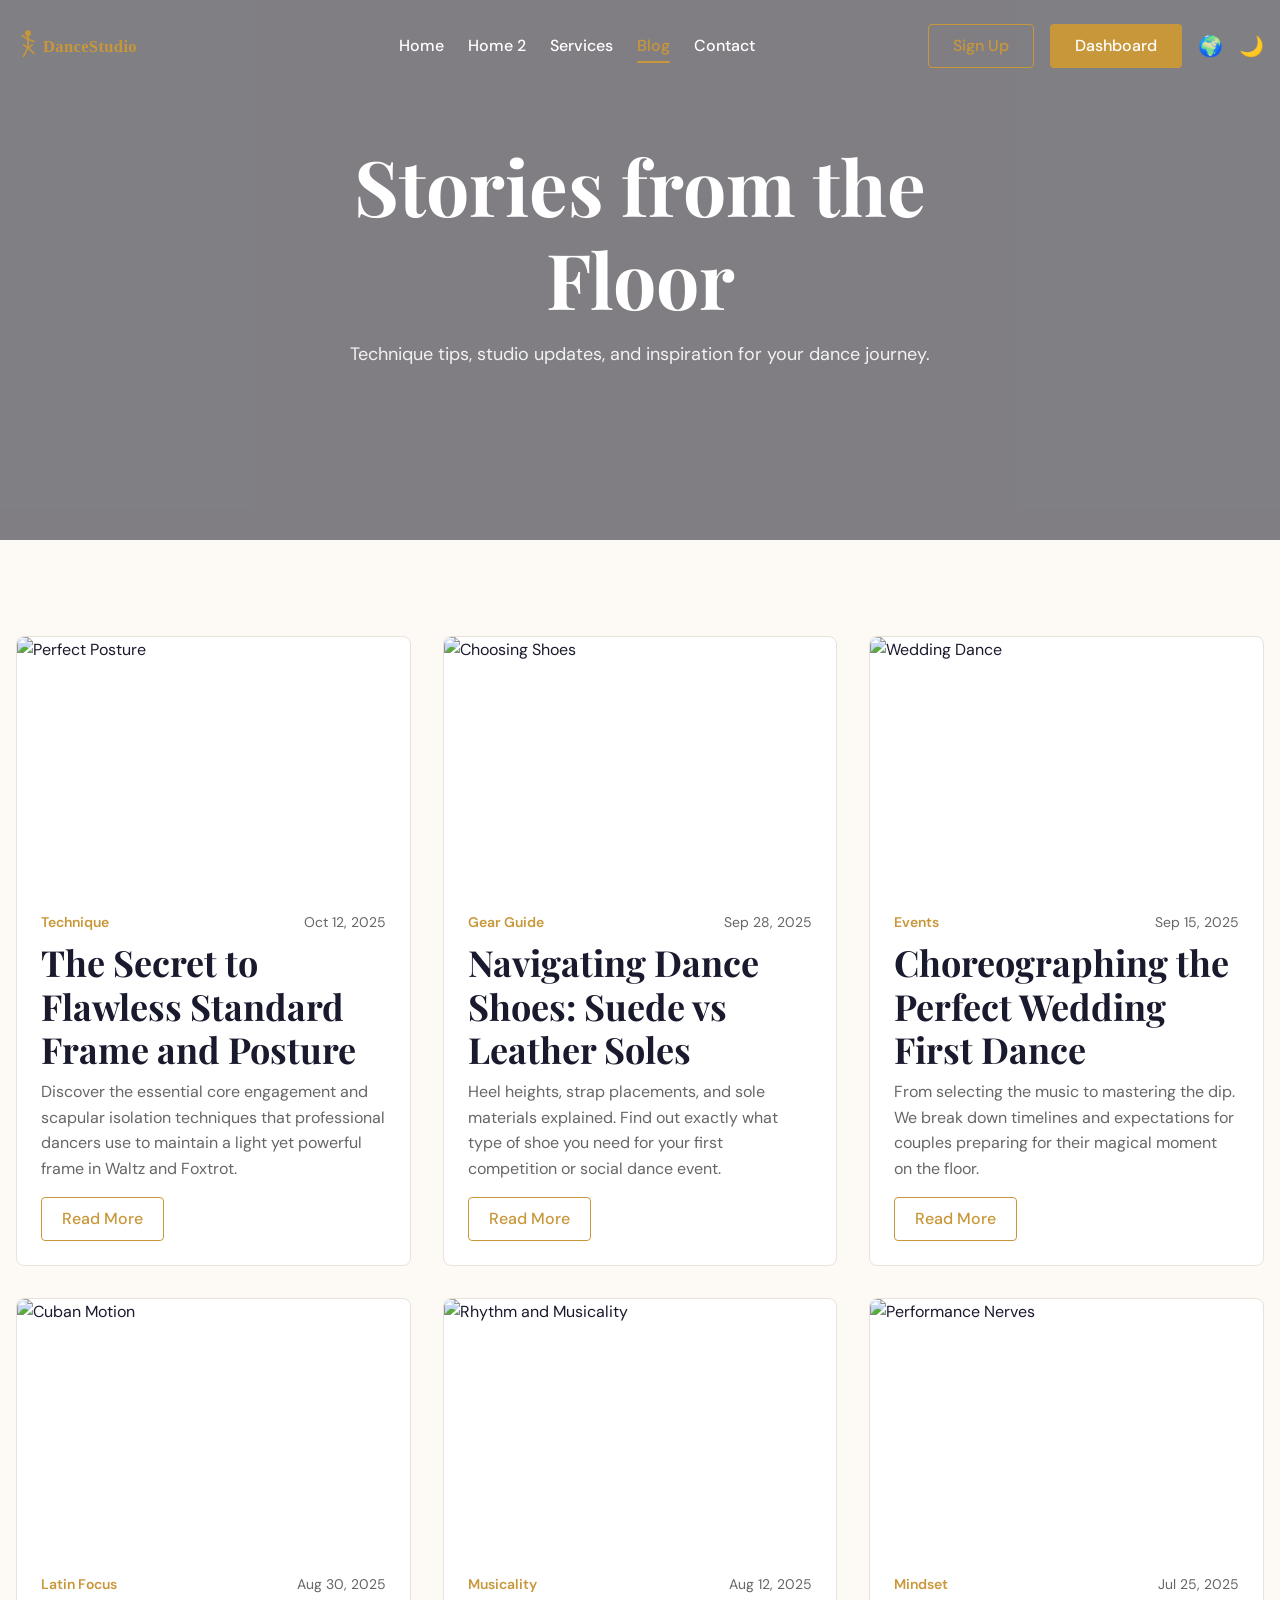
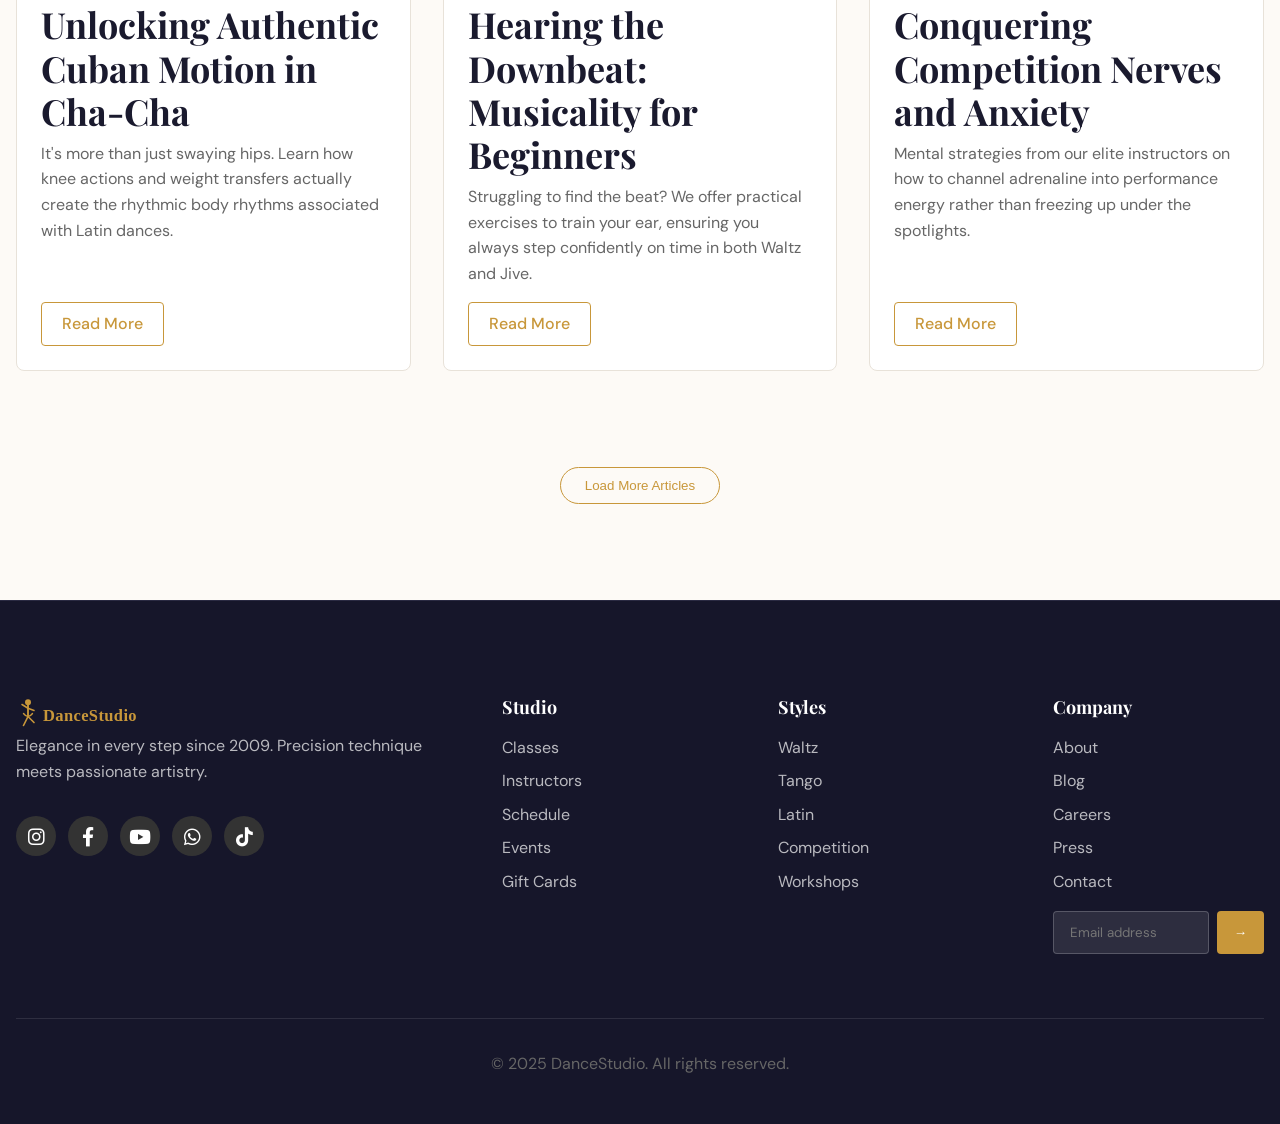
==== commit be5cd296: "back to top" ====
--- a/blog.html
+++ b/blog.html
@@ -41,7 +41,9 @@
   <!-- Main Nav -->
   <nav class="navbar">
     <div class="container">
-      <a href="index.html" class="logo">DanceStudio</a>
+      <a href="index.html" class="logo">
+        <img src="assets/images/logo.svg" alt="DanceStudio" style="height: 36px; width: auto;">
+      </a>
       <div class="nav-links">
         <a href="index.html">Home</a>
         <a href="home2.html">Home 2</a>
@@ -198,7 +200,9 @@
     <div class="container">
       <div class="footer-grid fade-in-up">
         <div style="text-align: inherit;">
-          <a href="index.html" class="footer-logo">DanceStudio</a>
+          <a href="index.html" class="logo">
+            <img src="assets/images/logo.svg" alt="DanceStudio" style="height: 36px; width: auto;">
+          </a>
           <p class="footer-desc">Elegance in every step since 2009. Precision technique meets passionate artistry.</p>
           <div class="social-icons">
             <a href="#" class="social-icon instagram" aria-label="Instagram"><i class="fab fa-instagram"></i></a>
@@ -249,6 +253,7 @@
     </div>
   </footer>
 
+  <button class="back-to-top" aria-label="Back to top">↑</button>
   <script src="assets/js/main.js"></script>
 </body>
 
--- a/assets/css/style.css
+++ b/assets/css/style.css
@@ -1471,3 +1471,36 @@
   h1 { font-size: 2.5rem; }
   .hero { min-height: 500px; height: auto; padding: 100px 0; }
 }
+
+/* 24. Back to Top */
+.back-to-top {
+  position: fixed;
+  bottom: 24px;
+  right: 24px;
+  width: 48px;
+  height: 48px;
+  background: var(--primary);
+  color: #fff;
+  border-radius: 50%;
+  display: flex;
+  align-items: center;
+  justify-content: center;
+  box-shadow: 0 4px 12px rgba(0, 0, 0, 0.15);
+  cursor: pointer;
+  z-index: 1000;
+  opacity: 0;
+  visibility: hidden;
+  transition: all 0.3s ease;
+  border: none;
+  font-size: 1.2rem;
+}
+
+.back-to-top.visible {
+  opacity: 1;
+  visibility: visible;
+}
+
+.back-to-top:hover {
+  background: var(--secondary);
+  transform: translateY(-4px);
+}
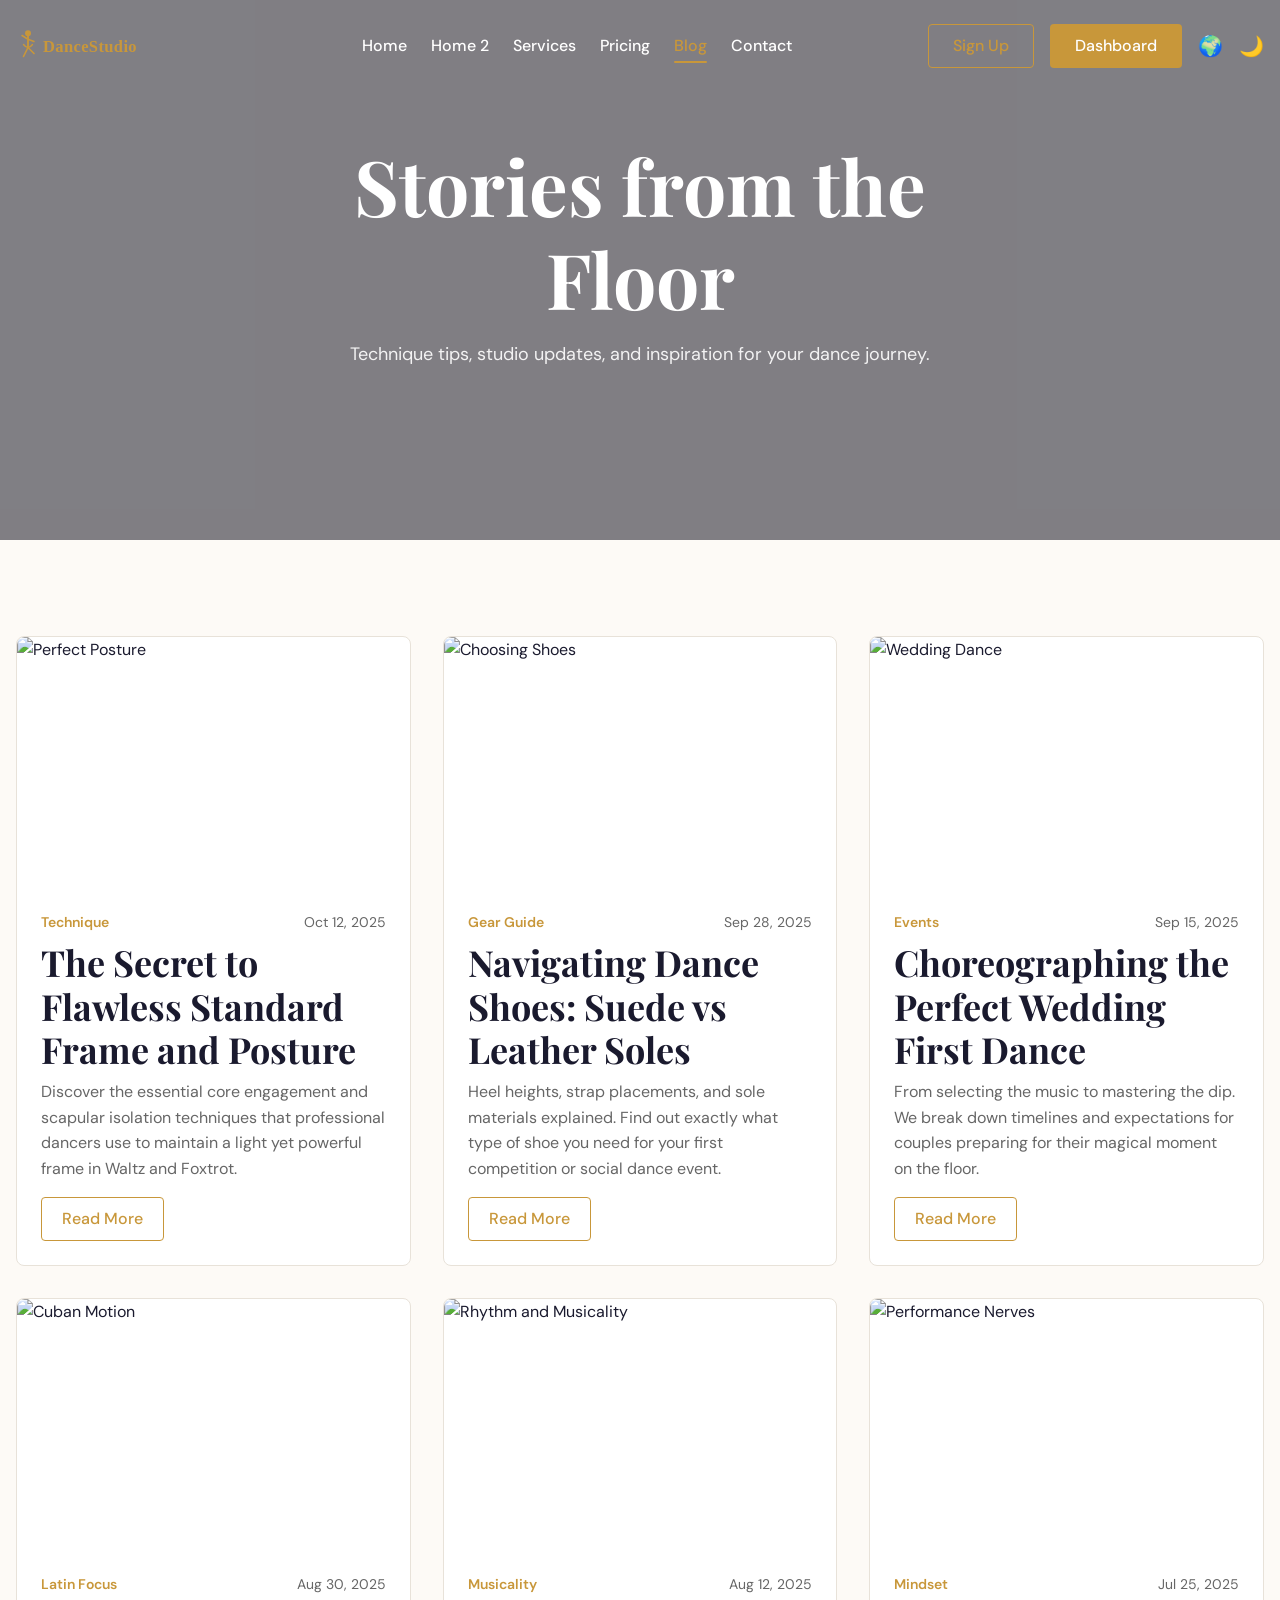
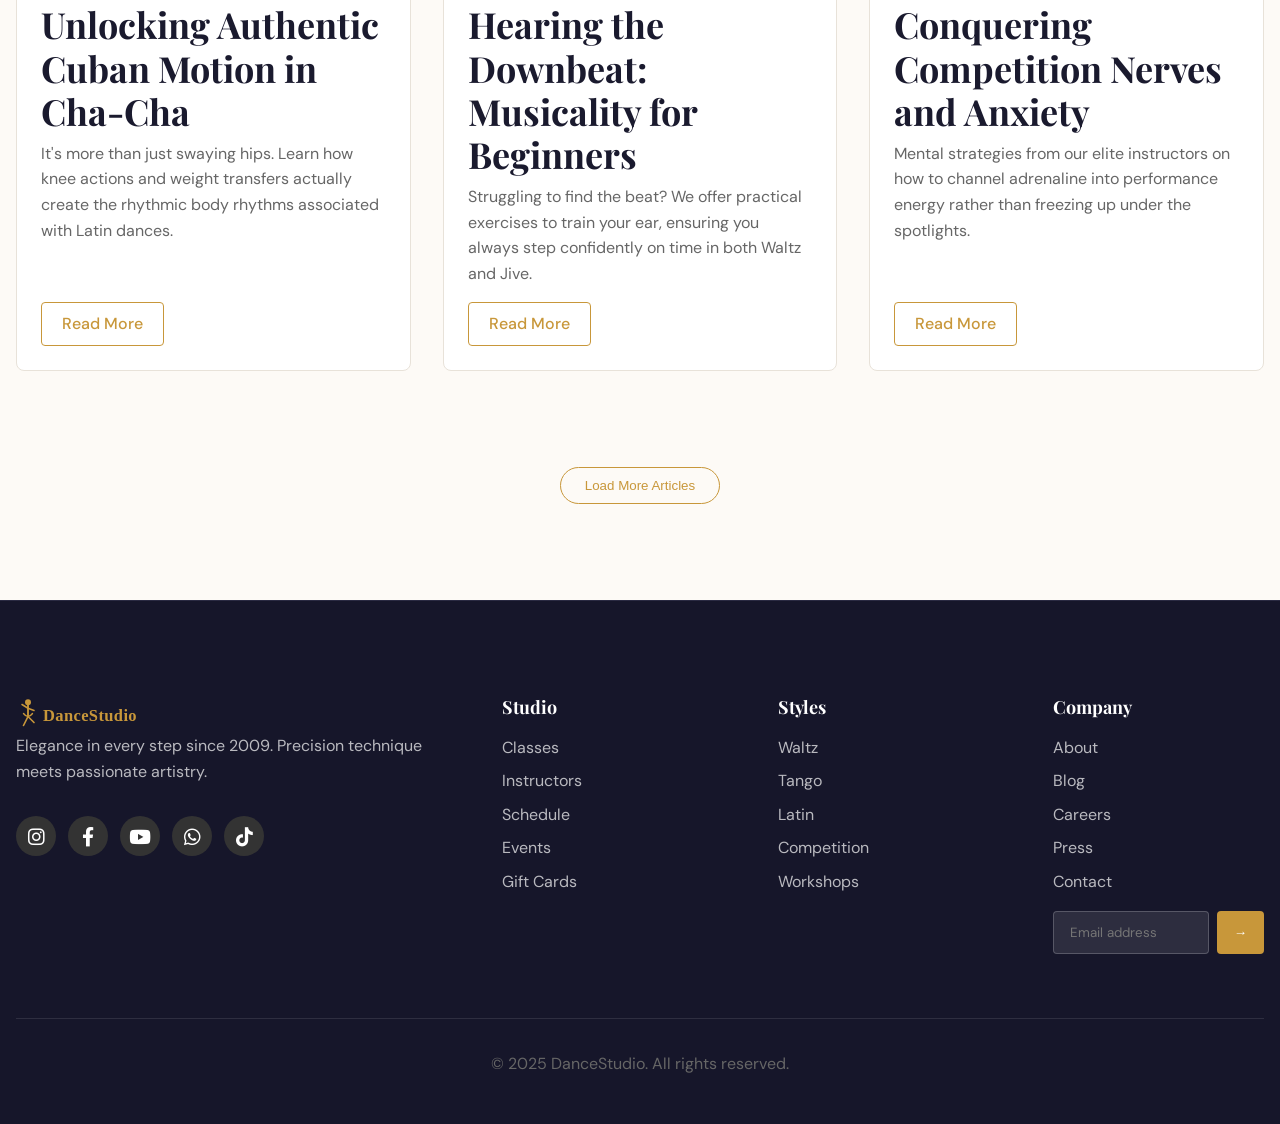
==== commit baedc219: "changes" ====
--- a/blog.html
+++ b/blog.html
@@ -25,6 +25,7 @@
       <a href="index.html">Home</a>
       <a href="home2.html">Home 2</a>
       <a href="services.html">Services</a>
+      <a href="pricing.html">Pricing</a>
       <a href="blog.html" class="active">Blog</a>
       <a href="contact.html">Contact</a>
     </div>
@@ -48,6 +49,7 @@
         <a href="index.html">Home</a>
         <a href="home2.html">Home 2</a>
         <a href="services.html">Services</a>
+        <a href="pricing.html">Pricing</a>
         <a href="blog.html" class="active">Blog</a>
         <a href="contact.html">Contact</a>
       </div>
--- a/assets/css/style.css
+++ b/assets/css/style.css
@@ -45,7 +45,9 @@
 }
 
 /* 2. Reset & Base */
-*, *::before, *::after {
+*,
+*::before,
+*::after {
   box-sizing: border-box;
   margin: 0;
   padding: 0;
@@ -80,16 +82,29 @@
 }
 
 /* 3. Typography */
-h1, h2, h3, h4, h5, h6 {
+h1,
+h2,
+h3,
+h4,
+h5,
+h6 {
   font-family: var(--font-display);
   font-weight: 700;
   line-height: 1.2;
   margin-bottom: var(--spacing-4);
 }
 
-h1 { font-size: clamp(2.5rem, 5vw, 4.5rem); }
-h2 { font-size: clamp(2rem, 4vw, 3rem); }
-h3 { font-size: clamp(1.5rem, 3vw, 2.25rem); }
+h1 {
+  font-size: clamp(2.5rem, 5vw, 4.5rem);
+}
+
+h2 {
+  font-size: clamp(2rem, 4vw, 3rem);
+}
+
+h3 {
+  font-size: clamp(1.5rem, 3vw, 2.25rem);
+}
 
 p {
   margin-bottom: var(--spacing-4);
@@ -104,19 +119,53 @@
   padding: 0 var(--spacing-4);
 }
 
-.text-center { text-align: center; }
-.text-primary { color: var(--primary); }
-.mb-1 { margin-bottom: var(--spacing-1); }
-.mb-2 { margin-bottom: var(--spacing-2); }
-.mb-4 { margin-bottom: var(--spacing-4); }
-.mb-6 { margin-bottom: var(--spacing-6); }
-.mb-8 { margin-bottom: var(--spacing-8); }
-
-.mt-2 { margin-top: var(--spacing-2); }
-.mt-4 { margin-top: var(--spacing-4); }
-.mt-6 { margin-top: var(--spacing-6); }
-.mt-8 { margin-top: var(--spacing-8); }
-.mt-12 { margin-top: var(--spacing-9); }
+.text-center {
+  text-align: center;
+}
+
+.text-primary {
+  color: var(--primary);
+}
+
+.mb-1 {
+  margin-bottom: var(--spacing-1);
+}
+
+.mb-2 {
+  margin-bottom: var(--spacing-2);
+}
+
+.mb-4 {
+  margin-bottom: var(--spacing-4);
+}
+
+.mb-6 {
+  margin-bottom: var(--spacing-6);
+}
+
+.mb-8 {
+  margin-bottom: var(--spacing-8);
+}
+
+.mt-2 {
+  margin-top: var(--spacing-2);
+}
+
+.mt-4 {
+  margin-top: var(--spacing-4);
+}
+
+.mt-6 {
+  margin-top: var(--spacing-6);
+}
+
+.mt-8 {
+  margin-top: var(--spacing-8);
+}
+
+.mt-12 {
+  margin-top: var(--spacing-9);
+}
 
 .section-padding {
   padding: var(--spacing-9) 0;
@@ -158,7 +207,8 @@
   justify-content: space-between;
 }
 
-.nav-drawer, .drawer-overlay {
+.nav-drawer,
+.drawer-overlay {
   display: none;
 }
 
@@ -215,14 +265,16 @@
   display: flex;
   align-items: center;
   gap: var(--spacing-4);
-  color: #fff; /* Default for transparent state */
+  color: #fff;
+  /* Default for transparent state */
 }
 
 .hamburger {
   display: none;
   background: none;
   border: none;
-  color: #fff; /* Default for hero overlay */
+  color: #fff;
+  /* Default for hero overlay */
   font-size: 1.5rem;
   cursor: pointer;
 }
@@ -555,7 +607,8 @@
   top: 0;
   left: 0;
   border: 0;
-  filter: hue-rotate(35deg) saturate(0.6) brightness(1.1); /* Gold tint approx */
+  filter: hue-rotate(35deg) saturate(0.6) brightness(1.1);
+  /* Gold tint approx */
 }
 
 [data-theme="dark"] .map-container iframe {
@@ -575,7 +628,10 @@
 }
 
 @media (prefers-reduced-motion: reduce) {
-  *, *::before, *::after {
+
+  *,
+  *::before,
+  *::after {
     animation-duration: 0.01ms !important;
     animation-iteration-count: 1 !important;
     transition-duration: 0.01ms !important;
@@ -604,7 +660,7 @@
 .about-img {
   width: 100%;
   border-radius: 8px;
-  box-shadow: 0 20px 40px rgba(0,0,0,0.1);
+  box-shadow: 0 20px 40px rgba(0, 0, 0, 0.1);
 }
 
 .cta-banner {
@@ -678,10 +734,10 @@
   text-align: center;
 }
 
-.event-card:hover {  
+.event-card:hover {
   transform: translateX(6px);
   border-color: var(--primary);
-  box-shadow: 0 10px 30px rgba(0,0,0,0.05);
+  box-shadow: 0 10px 30px rgba(0, 0, 0, 0.05);
 }
 
 .event-date {
@@ -851,7 +907,7 @@
   padding: var(--spacing-8);
   width: 100%;
   max-width: 480px;
-  box-shadow: 0 10px 30px rgba(0,0,0,0.05);
+  box-shadow: 0 10px 30px rgba(0, 0, 0, 0.05);
   text-align: center;
 }
 
@@ -910,8 +966,13 @@
   background: var(--border-color);
 }
 
-.auth-divider::before { margin-right: var(--spacing-3); }
-.auth-divider::after { margin-left: var(--spacing-3); }
+.auth-divider::before {
+  margin-right: var(--spacing-3);
+}
+
+.auth-divider::after {
+  margin-left: var(--spacing-3);
+}
 
 .password-input {
   position: relative;
@@ -1099,7 +1160,10 @@
 }
 
 @media (max-width: 1024px) {
-  .booking-grid, .packages-grid, .profile-grid {
+
+  .booking-grid,
+  .packages-grid,
+  .profile-grid {
     grid-template-columns: 1fr !important;
   }
 }
@@ -1245,7 +1309,8 @@
   transition: all 0.3s ease;
 }
 
-.filter-btn.active, .filter-btn:hover {
+.filter-btn.active,
+.filter-btn:hover {
   background: var(--primary);
   color: #fff;
   border-color: var(--primary);
@@ -1263,32 +1328,48 @@
 /* 22. Dark Mode — [data-theme="dark"] */
 /* Main tokens defined at top. Adjustments below */
 [data-theme="dark"] .form-control {
-  background: rgba(255,255,255,0.05);
-}
+  background: rgba(255, 255, 255, 0.05);
+}
+
 [data-theme="dark"] .btn-outline {
   border-color: var(--primary);
 }
 
 /* 23. Responsive — 1440 / 1024 / 768 / 360 */
 @media (max-width: 1440px) {
-  .grid { grid-template-columns: repeat(3, 1fr); }
+  .grid {
+    grid-template-columns: repeat(3, 1fr);
+  }
 }
 
 @media (max-width: 1024px) {
-  .grid { grid-template-columns: repeat(3, 1fr); }
-  .footer-grid { grid-template-columns: 1fr 1fr; }
-  .gallery-strip { grid-template-columns: repeat(3, 1fr); }
-  h1 { font-size: 3.5rem; }
-  
+  .grid {
+    grid-template-columns: repeat(3, 1fr);
+  }
+
+  .footer-grid {
+    grid-template-columns: 1fr 1fr;
+  }
+
+  .gallery-strip {
+    grid-template-columns: repeat(3, 1fr);
+  }
+
+  h1 {
+    font-size: 3.5rem;
+  }
+
   .navbar .container {
     padding: 0 var(--spacing-6);
     gap: var(--spacing-6);
   }
+
   .nav-links {
     flex: 1;
     justify-content: center;
     gap: var(--spacing-4);
   }
+
   .nav-actions {
     gap: var(--spacing-3);
   }
@@ -1299,40 +1380,63 @@
     transform: translateX(-100%);
     transition: transform 0.3s ease;
   }
+
   .dashboard-sidebar.open {
     transform: translateX(0);
   }
+
   .dashboard-main {
     margin-left: 0;
   }
-    .nav-links, .navbar .nav-actions {
+
+  .nav-links,
+  .navbar .nav-actions {
     display: none;
   }
+
   .dashboard-header .nav-actions {
     display: flex;
   }
+
   .hamburger {
     display: block;
   }
-  .grid { grid-template-columns: repeat(2, 1fr); }
-  .about-split, .contact-grid {
+
+  .grid {
+    grid-template-columns: repeat(2, 1fr);
+  }
+
+  .about-split,
+  .contact-grid {
     grid-template-columns: 1fr;
   }
-  .footer-grid { grid-template-columns: 1fr 1fr; }
-  .gallery-strip { grid-template-columns: repeat(2, 1fr); }
-  
-  .testimonials-grid, .instructors-grid, .pricing-grid {
+
+  .footer-grid {
+    grid-template-columns: 1fr 1fr;
+  }
+
+  .gallery-strip {
+    grid-template-columns: repeat(2, 1fr);
+  }
+
+  .testimonials-grid,
+  .instructors-grid,
+  .pricing-grid {
     grid-template-columns: repeat(4, 1fr) !important;
   }
-  
-  .testimonials-grid .card, .instructors-grid .card, .pricing-grid .card {
+
+  .testimonials-grid .card,
+  .instructors-grid .card,
+  .pricing-grid .card {
     grid-column: span 2;
   }
-  
-  .testimonials-grid .card:nth-child(3), .instructors-grid .card:nth-child(3), .pricing-grid .card:nth-child(3) {
+
+  .testimonials-grid .card:nth-child(3),
+  .instructors-grid .card:nth-child(3),
+  .pricing-grid .card:nth-child(3) {
     grid-column: 2 / span 2;
   }
-  
+
   /* Mobile Nav Drawer */
   .nav-drawer {
     position: fixed;
@@ -1341,16 +1445,18 @@
     width: 280px;
     height: 100vh;
     background: var(--surface-color);
-    box-shadow: 5px 0 15px rgba(0,0,0,0.1);
+    box-shadow: 5px 0 15px rgba(0, 0, 0, 0.1);
     z-index: 1001;
     transition: left 0.3s ease;
     padding: var(--spacing-6);
     display: flex;
     flex-direction: column;
   }
+
   .nav-drawer.open {
     left: 0;
   }
+
   .drawer-close {
     align-self: flex-end;
     font-size: 1.5rem;
@@ -1360,15 +1466,18 @@
     cursor: pointer;
     margin-bottom: var(--spacing-4);
   }
+
   .drawer-links {
     display: flex;
     flex-direction: column;
     gap: var(--spacing-4);
   }
+
   .drawer-links a {
     font-size: 1.1rem;
     font-weight: 500;
   }
+
   .drawer-actions {
     margin-top: auto;
     display: flex;
@@ -1376,31 +1485,37 @@
     gap: var(--spacing-4);
     align-items: stretch;
   }
+
   .drawer-actions .btn {
     width: 100%;
     justify-content: center;
     white-space: nowrap;
   }
+
   .drawer-actions .btn-icon {
     width: fit-content;
   }
+
   .drawer-toggles {
     display: flex;
     gap: var(--spacing-4);
     margin-bottom: var(--spacing-2);
   }
+
   .drawer-overlay {
     position: fixed;
     inset: 0;
-    background: rgba(0,0,0,0.5);
+    background: rgba(0, 0, 0, 0.5);
     z-index: 1000;
     display: none;
   }
+
   .drawer-overlay.open {
     display: block;
   }
-  
-  .instructor-list, .time-slots {
+
+  .instructor-list,
+  .time-slots {
     grid-template-columns: 1fr;
   }
 }
@@ -1438,11 +1553,18 @@
     padding: var(--spacing-4);
   }
 
-  .testimonials-grid, .instructors-grid, .pricing-grid, .competition-grid {
+  .testimonials-grid,
+  .instructors-grid,
+  .pricing-grid,
+  .competition-grid {
     grid-template-columns: 1fr !important;
     gap: var(--spacing-4);
   }
-  .testimonials-grid .card, .instructors-grid .card, .pricing-grid .card, .competition-grid .card {
+
+  .testimonials-grid .card,
+  .instructors-grid .card,
+  .pricing-grid .card,
+  .competition-grid .card {
     grid-column: auto !important;
     max-width: 100%;
   }
@@ -1465,11 +1587,27 @@
 }
 
 @media (max-width: 360px) {
-  .grid { grid-template-columns: 1fr; }
-  .footer-grid { grid-template-columns: 1fr; }
-  .gallery-strip { grid-template-columns: 1fr; }
-  h1 { font-size: 2.5rem; }
-  .hero { min-height: 500px; height: auto; padding: 100px 0; }
+  .grid {
+    grid-template-columns: 1fr;
+  }
+
+  .footer-grid {
+    grid-template-columns: 1fr;
+  }
+
+  .gallery-strip {
+    grid-template-columns: 1fr;
+  }
+
+  h1 {
+    font-size: 2.5rem;
+  }
+
+  .hero {
+    min-height: 500px;
+    height: auto;
+    padding: 100px 0;
+  }
 }
 
 /* 24. Back to Top */
@@ -1503,4 +1641,4 @@
 .back-to-top:hover {
   background: var(--secondary);
   transform: translateY(-4px);
-}
+}
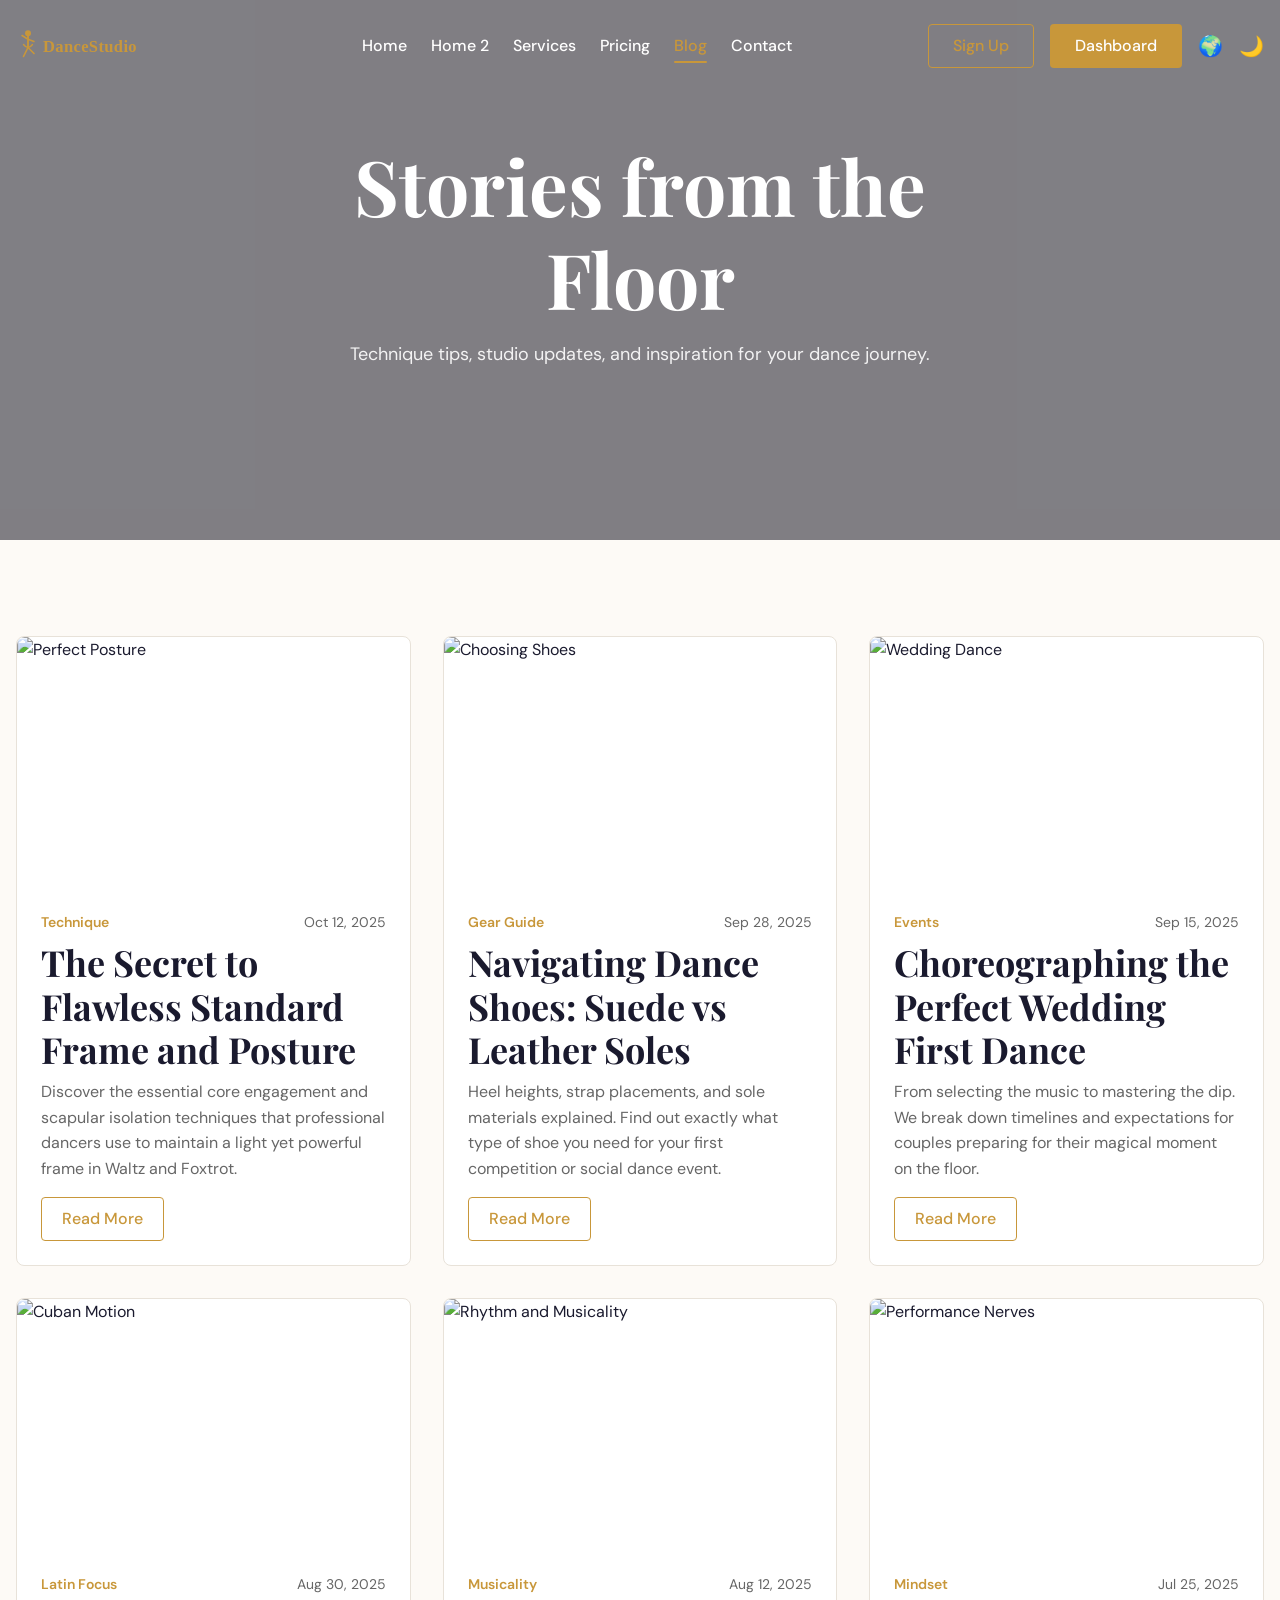
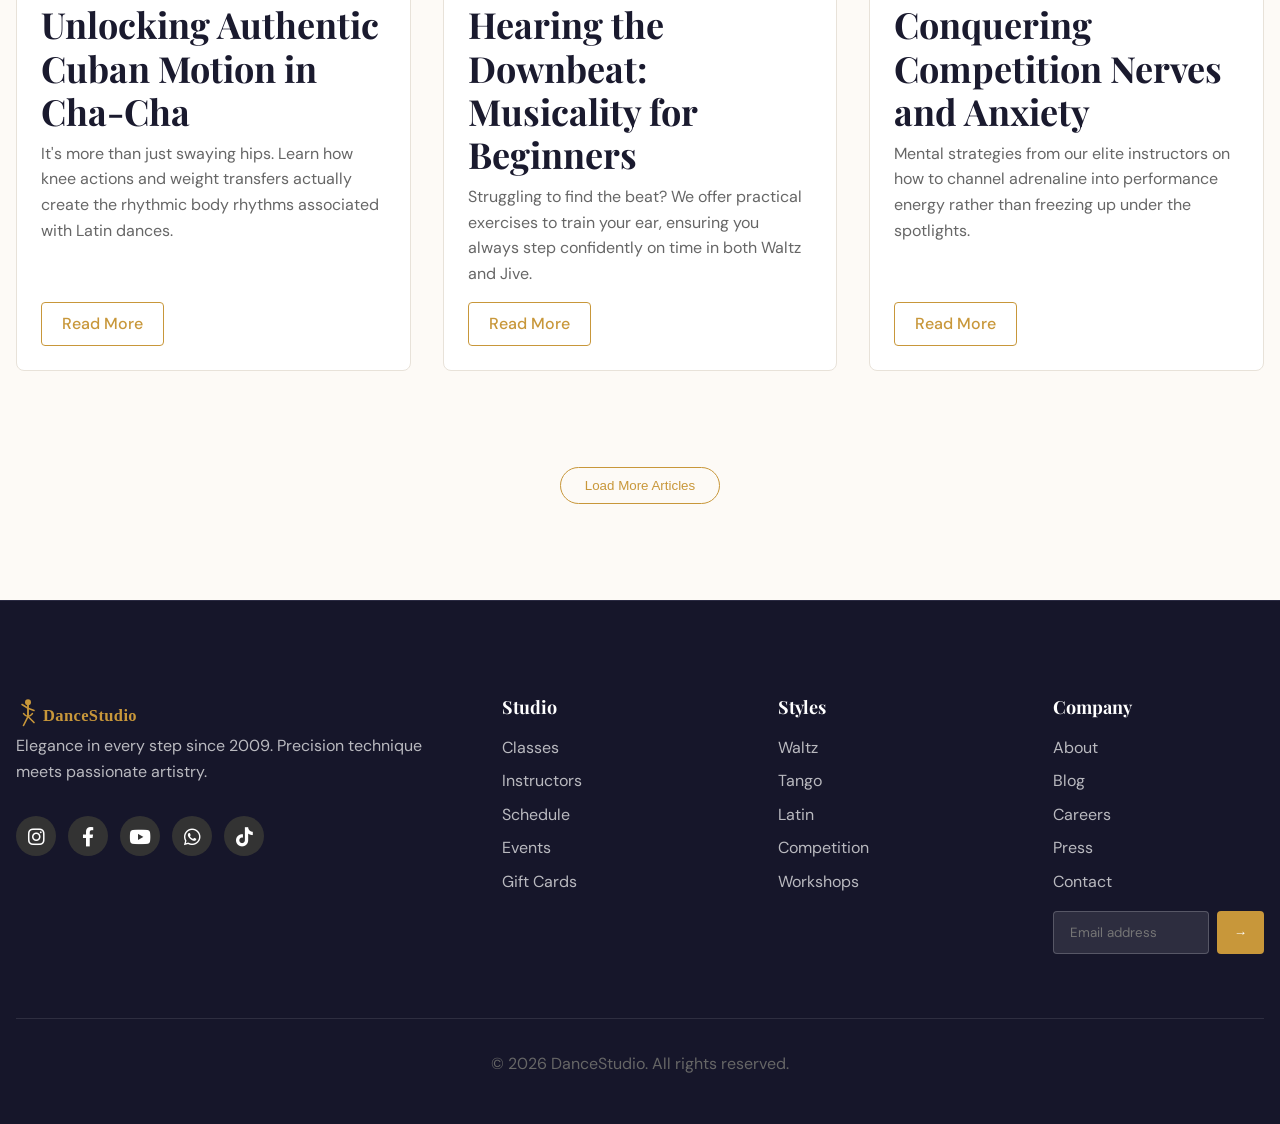
==== commit 60b47f19: "3rd set corrections" ====
--- a/blog.html
+++ b/blog.html
@@ -250,7 +250,7 @@
         </div>
       </div>
       <div class="footer-bottom fade-in-up">
-        <p>&copy; 2025 DanceStudio. All rights reserved.</p>
+        <p>&copy; 2026 DanceStudio. All rights reserved.</p>
       </div>
     </div>
   </footer>
--- a/assets/css/style.css
+++ b/assets/css/style.css
@@ -1359,26 +1359,26 @@
     font-size: 3.5rem;
   }
 
-  .navbar .container {
-    padding: 0 var(--spacing-6);
-    gap: var(--spacing-6);
-  }
-
-  .nav-links {
-    flex: 1;
-    justify-content: center;
-    gap: var(--spacing-4);
-  }
-
-  .nav-actions {
-    gap: var(--spacing-3);
-  }
-}
-
-@media (max-width: 768px) {
+  /* Navbar Mobile Behavior starting at 1024 */
+  .nav-links,
+  .navbar .nav-actions {
+    display: none;
+  }
+
+  .hamburger {
+    display: block;
+  }
+
   .dashboard-sidebar {
     transform: translateX(-100%);
     transition: transform 0.3s ease;
+    position: fixed;
+    top: 0;
+    left: 0;
+    height: 100vh;
+    z-index: 1001;
+    background: var(--surface-color);
+    box-shadow: 2px 0 10px rgba(0, 0, 0, 0.1);
   }
 
   .dashboard-sidebar.open {
@@ -1389,52 +1389,8 @@
     margin-left: 0;
   }
 
-  .nav-links,
-  .navbar .nav-actions {
-    display: none;
-  }
-
   .dashboard-header .nav-actions {
     display: flex;
-  }
-
-  .hamburger {
-    display: block;
-  }
-
-  .grid {
-    grid-template-columns: repeat(2, 1fr);
-  }
-
-  .about-split,
-  .contact-grid {
-    grid-template-columns: 1fr;
-  }
-
-  .footer-grid {
-    grid-template-columns: 1fr 1fr;
-  }
-
-  .gallery-strip {
-    grid-template-columns: repeat(2, 1fr);
-  }
-
-  .testimonials-grid,
-  .instructors-grid,
-  .pricing-grid {
-    grid-template-columns: repeat(4, 1fr) !important;
-  }
-
-  .testimonials-grid .card,
-  .instructors-grid .card,
-  .pricing-grid .card {
-    grid-column: span 2;
-  }
-
-  .testimonials-grid .card:nth-child(3),
-  .instructors-grid .card:nth-child(3),
-  .pricing-grid .card:nth-child(3) {
-    grid-column: 2 / span 2;
   }
 
   /* Mobile Nav Drawer */
@@ -1513,6 +1469,43 @@
   .drawer-overlay.open {
     display: block;
   }
+}
+
+@media (max-width: 768px) {
+  .grid {
+    grid-template-columns: repeat(2, 1fr);
+  }
+
+  .about-split,
+  .contact-grid {
+    grid-template-columns: 1fr;
+  }
+
+  .footer-grid {
+    grid-template-columns: 1fr 1fr;
+  }
+
+  .gallery-strip {
+    grid-template-columns: repeat(2, 1fr);
+  }
+
+  .testimonials-grid,
+  .instructors-grid,
+  .pricing-grid {
+    grid-template-columns: repeat(4, 1fr) !important;
+  }
+
+  .testimonials-grid .card,
+  .instructors-grid .card,
+  .pricing-grid .card {
+    grid-column: span 2;
+  }
+
+  .testimonials-grid .card:nth-child(3),
+  .instructors-grid .card:nth-child(3),
+  .pricing-grid .card:nth-child(3) {
+    grid-column: 2 / span 2;
+  }
 
   .instructor-list,
   .time-slots {
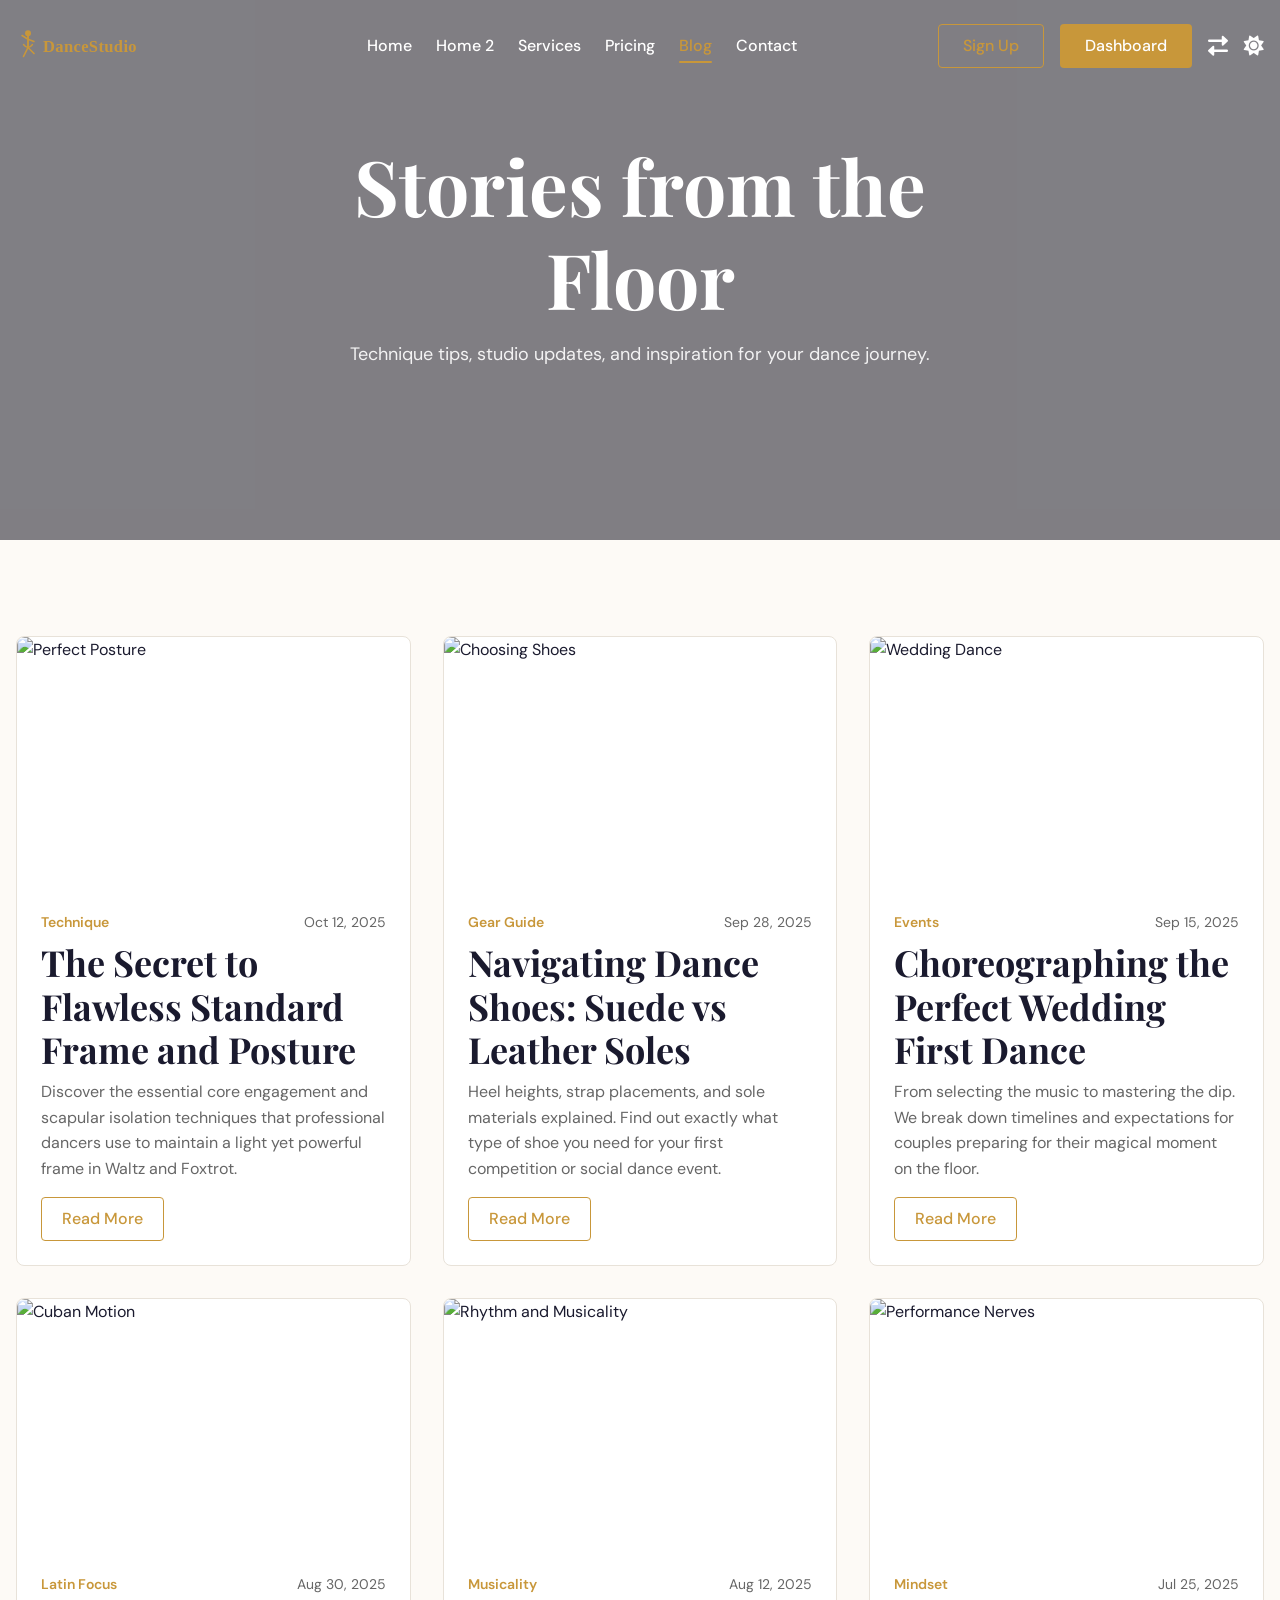
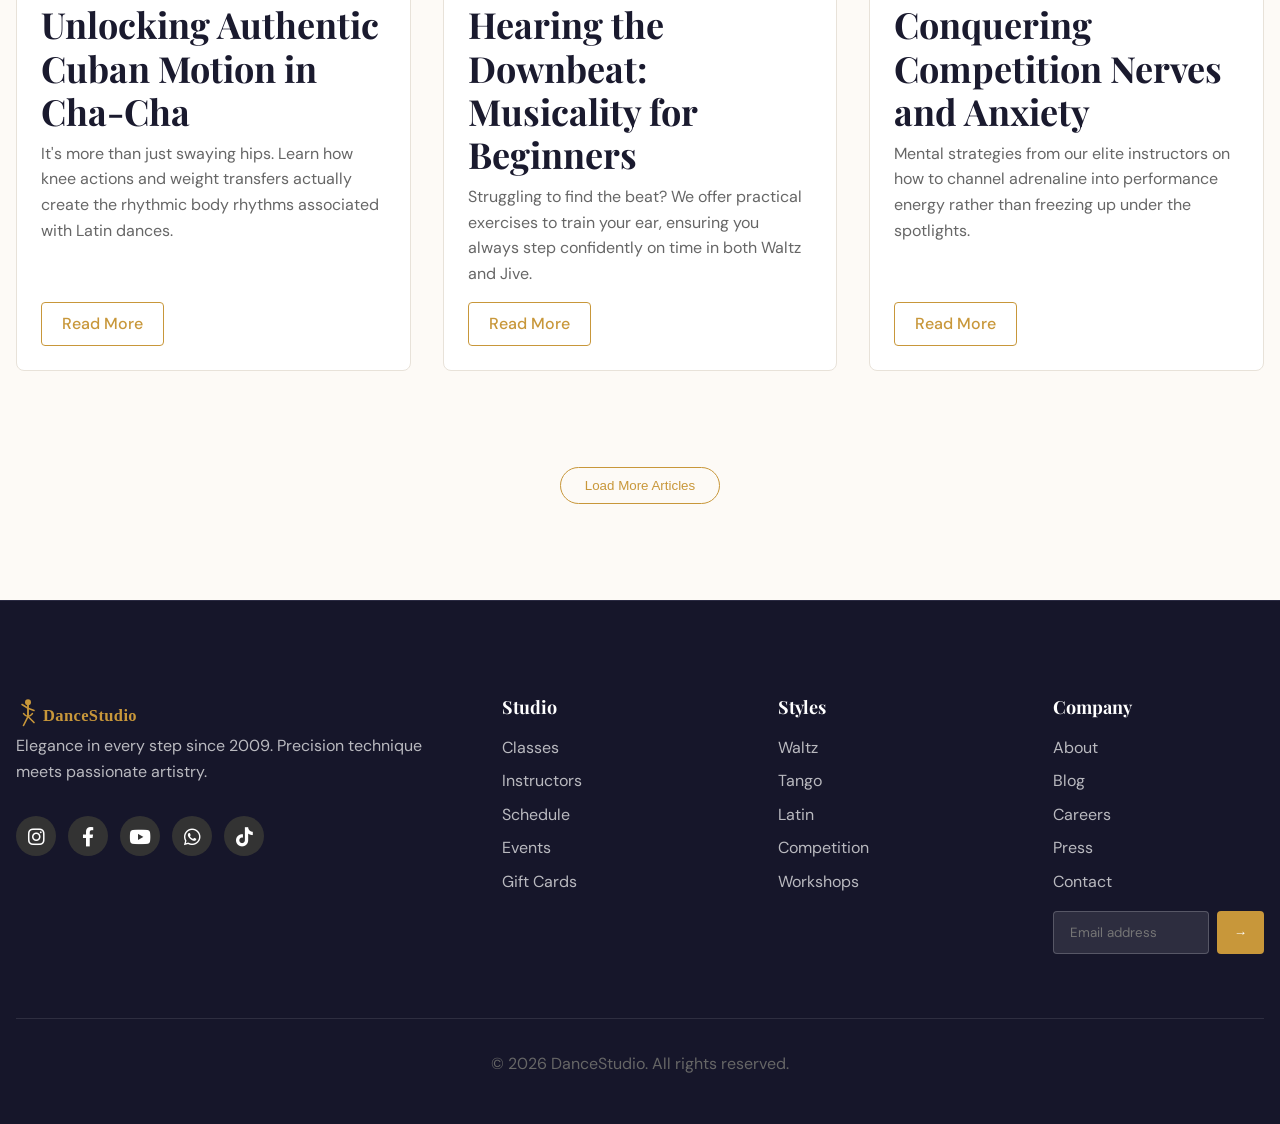
==== commit 5ce7fe6e: "c1" ====
--- a/blog.html
+++ b/blog.html
@@ -31,8 +31,8 @@
     </div>
     <div class="drawer-actions">
       <div class="drawer-toggles">
-        <button class="btn-icon rtl-toggle" aria-label="Toggle RTL" title="Toggle RTL">🌍</button>
-        <button class="btn-icon theme-toggle" aria-label="Toggle dark mode" title="Toggle Theme">🌙</button>
+        <button class="btn-icon rtl-toggle" aria-label="Toggle RTL" title="Toggle RTL"><i class="fa-solid fa-right-left"></i></button>
+        <button class="btn-icon theme-toggle" aria-label="Toggle dark mode" title="Toggle Theme"><i class="fa-solid fa-moon"></i></button>
       </div>
       <a href="login.html" class="btn btn-outline" style="padding: 8px 24px;">Sign Up</a>
       <a href="dashboard.html" class="btn btn-primary" style="padding: 8px 24px;">Dashboard</a>
@@ -56,10 +56,10 @@
       <div class="nav-actions">
         <a href="login.html" class="btn btn-outline" style="padding: 8px 24px;">Sign Up</a>
         <a href="dashboard.html" class="btn btn-primary" style="padding: 8px 24px;">Dashboard</a>
-        <button class="btn-icon rtl-toggle" aria-label="Toggle RTL" title="Toggle RTL">🌍</button>
-        <button class="btn-icon theme-toggle" aria-label="Toggle dark mode" title="Toggle Theme">🌙</button>
-      </div>
-      <button class="hamburger" aria-label="Open menu">☰</button>
+        <button class="btn-icon rtl-toggle" aria-label="Toggle RTL" title="Toggle RTL"><i class="fa-solid fa-right-left"></i></button>
+        <button class="btn-icon theme-toggle" aria-label="Toggle dark mode" title="Toggle Theme"><i class="fa-solid fa-moon"></i></button>
+      </div>
+      <button class="hamburger" aria-label="Open menu"><i class="fa-solid fa-bars"></i></button>
     </div>
   </nav>
 
@@ -259,4 +259,4 @@
   <script src="assets/js/main.js"></script>
 </body>
 
-</html>+</html>
--- a/assets/css/style.css
+++ b/assets/css/style.css
@@ -989,6 +989,39 @@
   cursor: pointer;
 }
 
+.auth-options {
+  display: flex;
+  justify-content: space-between;
+  align-items: center;
+  margin-top: 12px;
+}
+
+.remember-me {
+  display: flex;
+  align-items: center;
+  gap: 8px;
+  white-space: nowrap;
+}
+
+.remember-me input[type="checkbox"] {
+  width: 16px;
+  height: 16px;
+  cursor: pointer;
+}
+
+.remember-me label {
+  font-size: 0.75rem;
+  color: var(--text-muted);
+  cursor: pointer;
+}
+
+.forgot-password {
+  font-size: 0.75rem;
+  color: var(--primary);
+  font-weight: 500;
+  white-space: nowrap;
+}
+
 /* 21. Dashboard */
 .dashboard-layout {
   display: flex;
@@ -1066,7 +1099,8 @@
   z-index: 90;
 }
 
-.dashboard-header .hamburger {
+.dashboard-header .hamburger,
+.dashboard-header .nav-actions {
   color: var(--text-color);
 }
 
@@ -1365,32 +1399,8 @@
     display: none;
   }
 
-  .hamburger {
+  .navbar .hamburger {
     display: block;
-  }
-
-  .dashboard-sidebar {
-    transform: translateX(-100%);
-    transition: transform 0.3s ease;
-    position: fixed;
-    top: 0;
-    left: 0;
-    height: 100vh;
-    z-index: 1001;
-    background: var(--surface-color);
-    box-shadow: 2px 0 10px rgba(0, 0, 0, 0.1);
-  }
-
-  .dashboard-sidebar.open {
-    transform: translateX(0);
-  }
-
-  .dashboard-main {
-    margin-left: 0;
-  }
-
-  .dashboard-header .nav-actions {
-    display: flex;
   }
 
   /* Mobile Nav Drawer */
@@ -1472,6 +1482,30 @@
 }
 
 @media (max-width: 768px) {
+  .dashboard-sidebar {
+    transform: translateX(-100%);
+    transition: transform 0.3s ease;
+    position: fixed;
+    top: 0;
+    left: 0;
+    height: 100vh;
+    z-index: 1001;
+    background: var(--surface-color);
+    box-shadow: 2px 0 10px rgba(0, 0, 0, 0.1);
+  }
+
+  .dashboard-sidebar.open {
+    transform: translateX(0);
+  }
+
+  .dashboard-main {
+    margin-left: 0;
+  }
+
+  .dashboard-header .nav-actions {
+    display: flex;
+  }
+
   .grid {
     grid-template-columns: repeat(2, 1fr);
   }
@@ -1580,6 +1614,20 @@
 }
 
 @media (max-width: 360px) {
+  .auth-card {
+    padding: var(--spacing-5); /* Reducing padding to 24px */
+  }
+
+  .auth-options {
+    flex-direction: row; /* Ensure they stay on a single line */
+    justify-content: space-between;
+    width: 100%;
+  }
+
+  .remember-me, .forgot-password {
+    white-space: nowrap; /* Prevent wrapping */
+  }
+
   .grid {
     grid-template-columns: 1fr;
   }
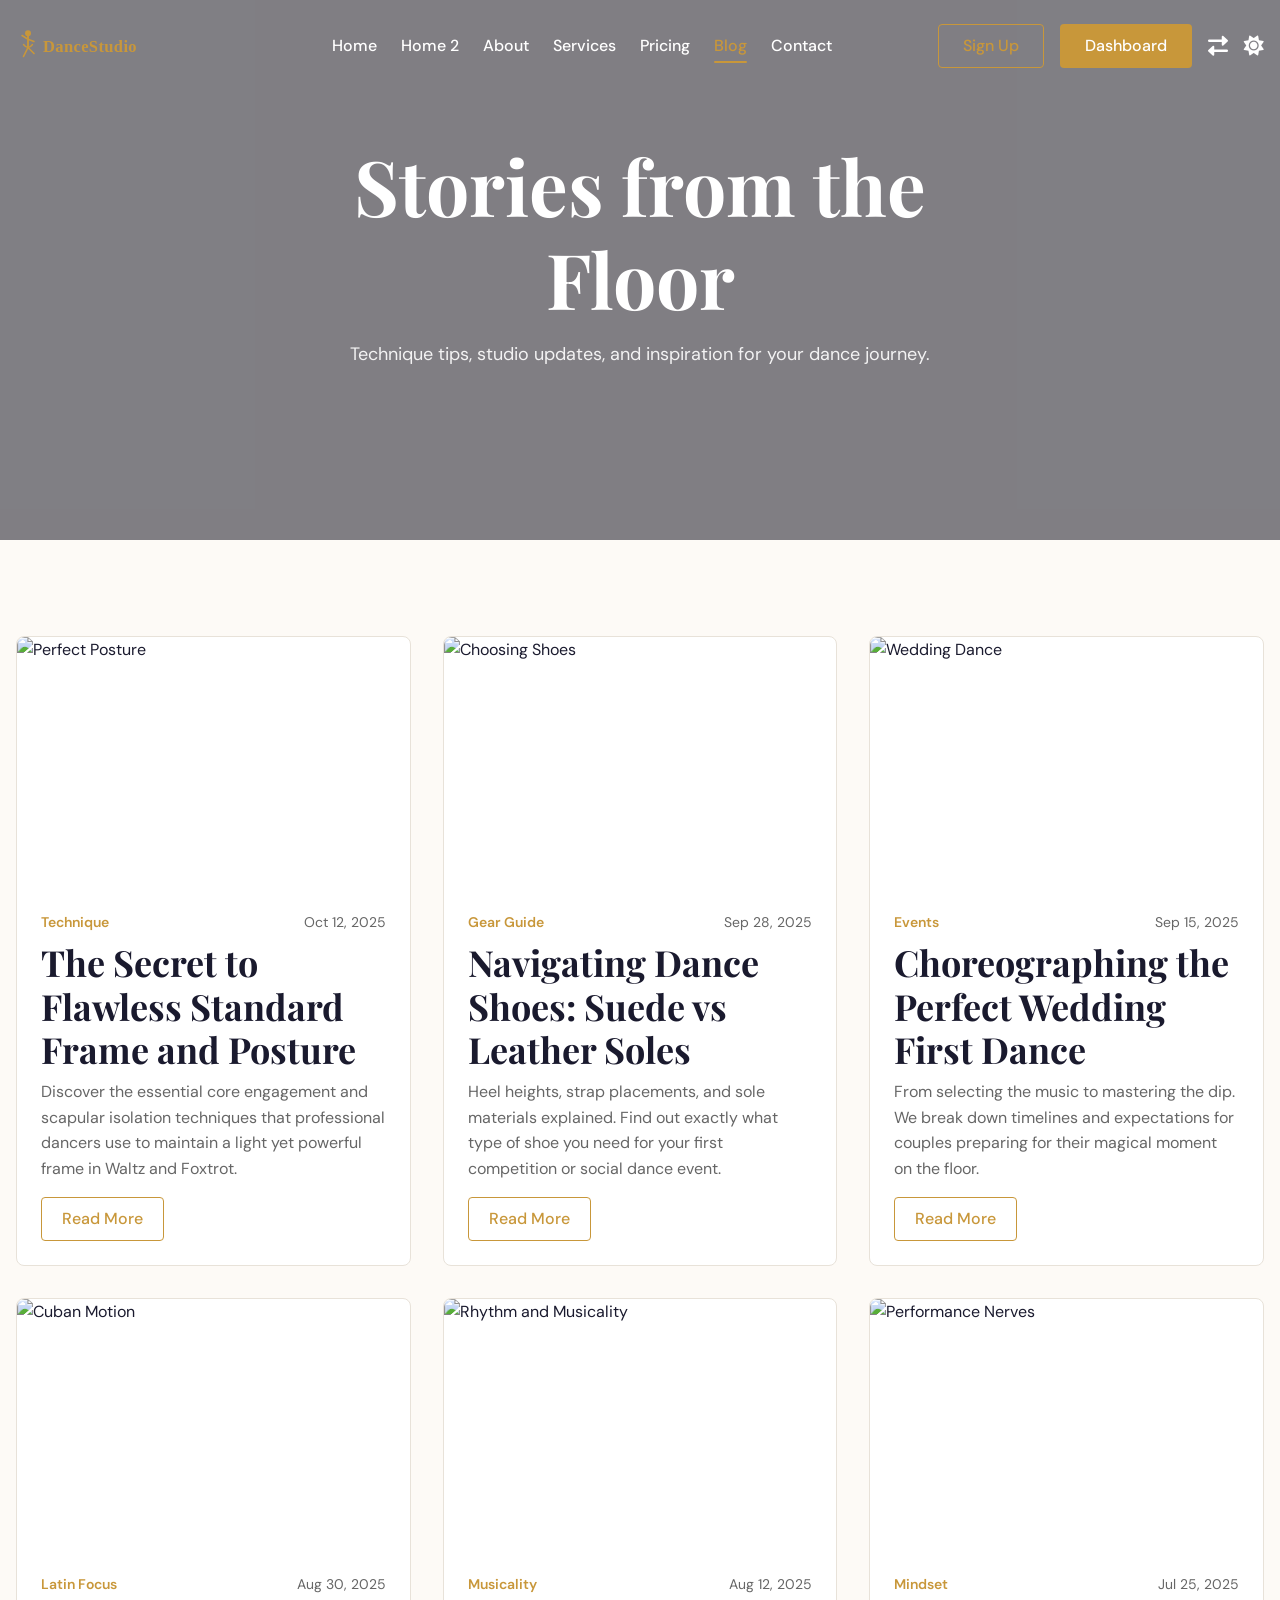
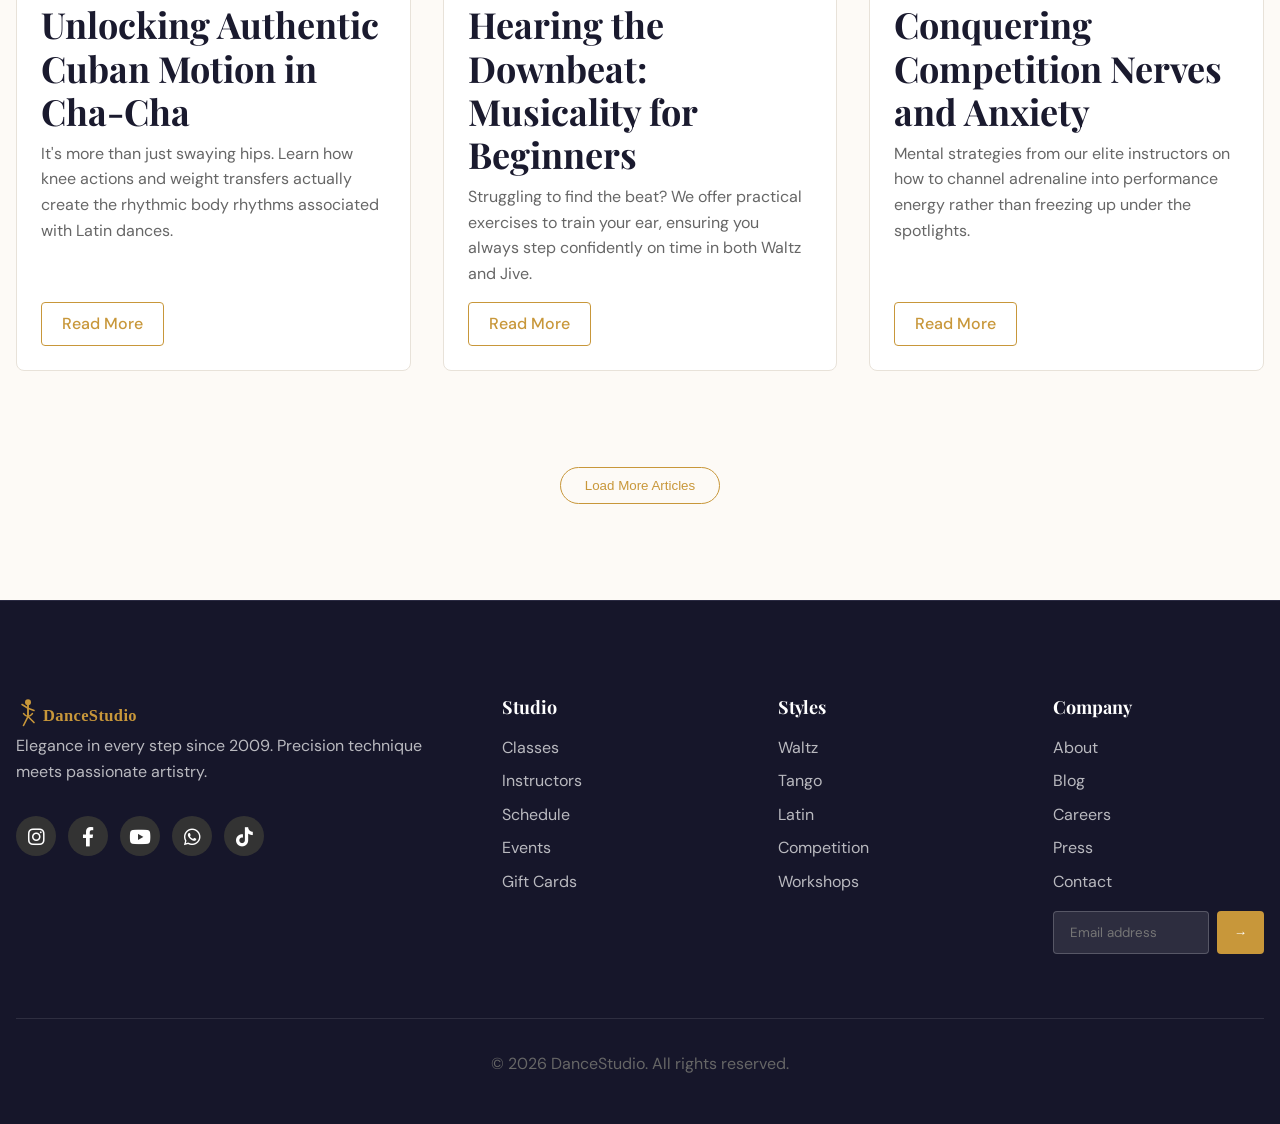
==== commit 6121632e: "c2" ====
--- a/blog.html
+++ b/blog.html
@@ -24,6 +24,7 @@
     <div class="drawer-links">
       <a href="index.html">Home</a>
       <a href="home2.html">Home 2</a>
+      <a href="about.html">About</a>
       <a href="services.html">Services</a>
       <a href="pricing.html">Pricing</a>
       <a href="blog.html" class="active">Blog</a>
@@ -48,6 +49,7 @@
       <div class="nav-links">
         <a href="index.html">Home</a>
         <a href="home2.html">Home 2</a>
+        <a href="about.html">About</a>
         <a href="services.html">Services</a>
         <a href="pricing.html">Pricing</a>
         <a href="blog.html" class="active">Blog</a>
@@ -237,7 +239,7 @@
         <div>
           <h4 class="footer-heading">Company</h4>
           <ul class="footer-links">
-            <li><a href="#">About</a></li>
+            <li><a href="about.html">About</a></li>
             <li><a href="blog.html">Blog</a></li>
             <li><a href="#">Careers</a></li>
             <li><a href="#">Press</a></li>
--- a/assets/css/style.css
+++ b/assets/css/style.css
@@ -1682,4 +1682,173 @@
 .back-to-top:hover {
   background: var(--secondary);
   transform: translateY(-4px);
+}
+
+/* 18. About Page & Instructor Styles */
+.instructor-profile-card {
+  padding: 0;
+  overflow: hidden;
+  text-align: left;
+  align-items: flex-start;
+}
+
+.instructor-img-wrapper {
+  width: 100%;
+  height: 350px;
+  overflow: hidden;
+}
+
+.instructor-img {
+  width: 100%;
+  height: 100%;
+  object-fit: cover;
+  transition: transform 0.5s ease;
+}
+
+.instructor-profile-card:hover .instructor-img {
+  transform: scale(1.05);
+}
+
+.instructor-info {
+  padding: var(--spacing-6);
+  width: 100%;
+}
+
+.instructor-title {
+  display: block;
+  color: var(--primary);
+  font-weight: 600;
+  font-size: 0.9rem;
+  text-transform: uppercase;
+  letter-spacing: 1px;
+  margin-bottom: var(--spacing-4);
+}
+
+.instructor-meta p {
+  font-size: 0.9rem;
+  margin-bottom: var(--spacing-2);
+  display: flex;
+  align-items: center;
+  gap: var(--spacing-2);
+  color: var(--text-color);
+}
+
+.instructor-meta i {
+  color: var(--primary);
+  width: 16px;
+}
+
+/* 19. FAQ Accordion */
+.faq-container {
+  display: flex;
+  flex-direction: column;
+  gap: var(--spacing-4);
+}
+
+.faq-item {
+  border: 1px solid var(--border-color);
+  border-radius: 8px;
+  background: var(--surface-color);
+  overflow: hidden;
+  transition: all 0.3s ease;
+}
+
+.faq-item.active {
+  border-color: var(--primary);
+  box-shadow: 0 10px 30px rgba(200, 151, 58, 0.1);
+}
+
+.faq-question {
+  width: 100%;
+  padding: var(--spacing-5) var(--spacing-6);
+  display: flex;
+  justify-content: space-between;
+  align-items: center;
+  background: none;
+  border: none;
+  font-family: var(--font-display);
+  font-size: 1.25rem;
+  font-weight: 700;
+  color: var(--text-color);
+  cursor: pointer;
+  text-align: left;
+}
+
+.faq-question i {
+  font-size: 0.9rem;
+  color: var(--primary);
+  transition: transform 0.3s ease;
+}
+
+.faq-answer {
+  max-height: 0;
+  overflow: hidden;
+  transition: max-height 0.3s ease, padding 0.3s ease;
+  padding: 0 var(--spacing-6);
+}
+
+.faq-item.active .faq-answer {
+  max-height: 200px;
+  padding-bottom: var(--spacing-6);
+}
+
+/* 20. Class Schedule Section */
+.schedule-grid {
+  display: grid;
+  grid-template-columns: repeat(auto-fit, minmax(280px, 1fr));
+  gap: var(--spacing-6);
+}
+
+.schedule-card {
+  background: var(--surface-color);
+  border: 1px solid var(--border-color);
+  padding: var(--spacing-6);
+  border-radius: 12px;
+  position: relative;
+  transition: all 0.4s cubic-bezier(0.165, 0.84, 0.44, 1);
+  text-align: left;
+  display: flex;
+  flex-direction: column;
+  justify-content: space-between;
+  border-left: 4px solid var(--primary);
+}
+
+.schedule-card:hover {
+  transform: translateY(-8px);
+  border-color: var(--primary);
+  box-shadow: 0 20px 40px rgba(0, 0, 0, 0.08);
+}
+
+.schedule-dance {
+  font-family: var(--font-display);
+  font-size: 1.75rem;
+  font-weight: 700;
+  margin-bottom: var(--spacing-2);
+  color: var(--text-color);
+}
+
+.schedule-time {
+  font-weight: 500;
+  color: var(--primary);
+  margin-bottom: var(--spacing-4);
+  display: flex;
+  align-items: center;
+  gap: var(--spacing-2);
+}
+
+.schedule-level {
+  display: inline-block;
+  padding: 4px 12px;
+  background: rgba(200, 151, 58, 0.1);
+  color: var(--primary);
+  border-radius: 20px;
+  font-size: 0.75rem;
+  font-weight: 600;
+  text-transform: uppercase;
+  letter-spacing: 0.5px;
+}
+
+.schedule-card i {
+  font-size: 1rem;
+  opacity: 0.8;
 }
